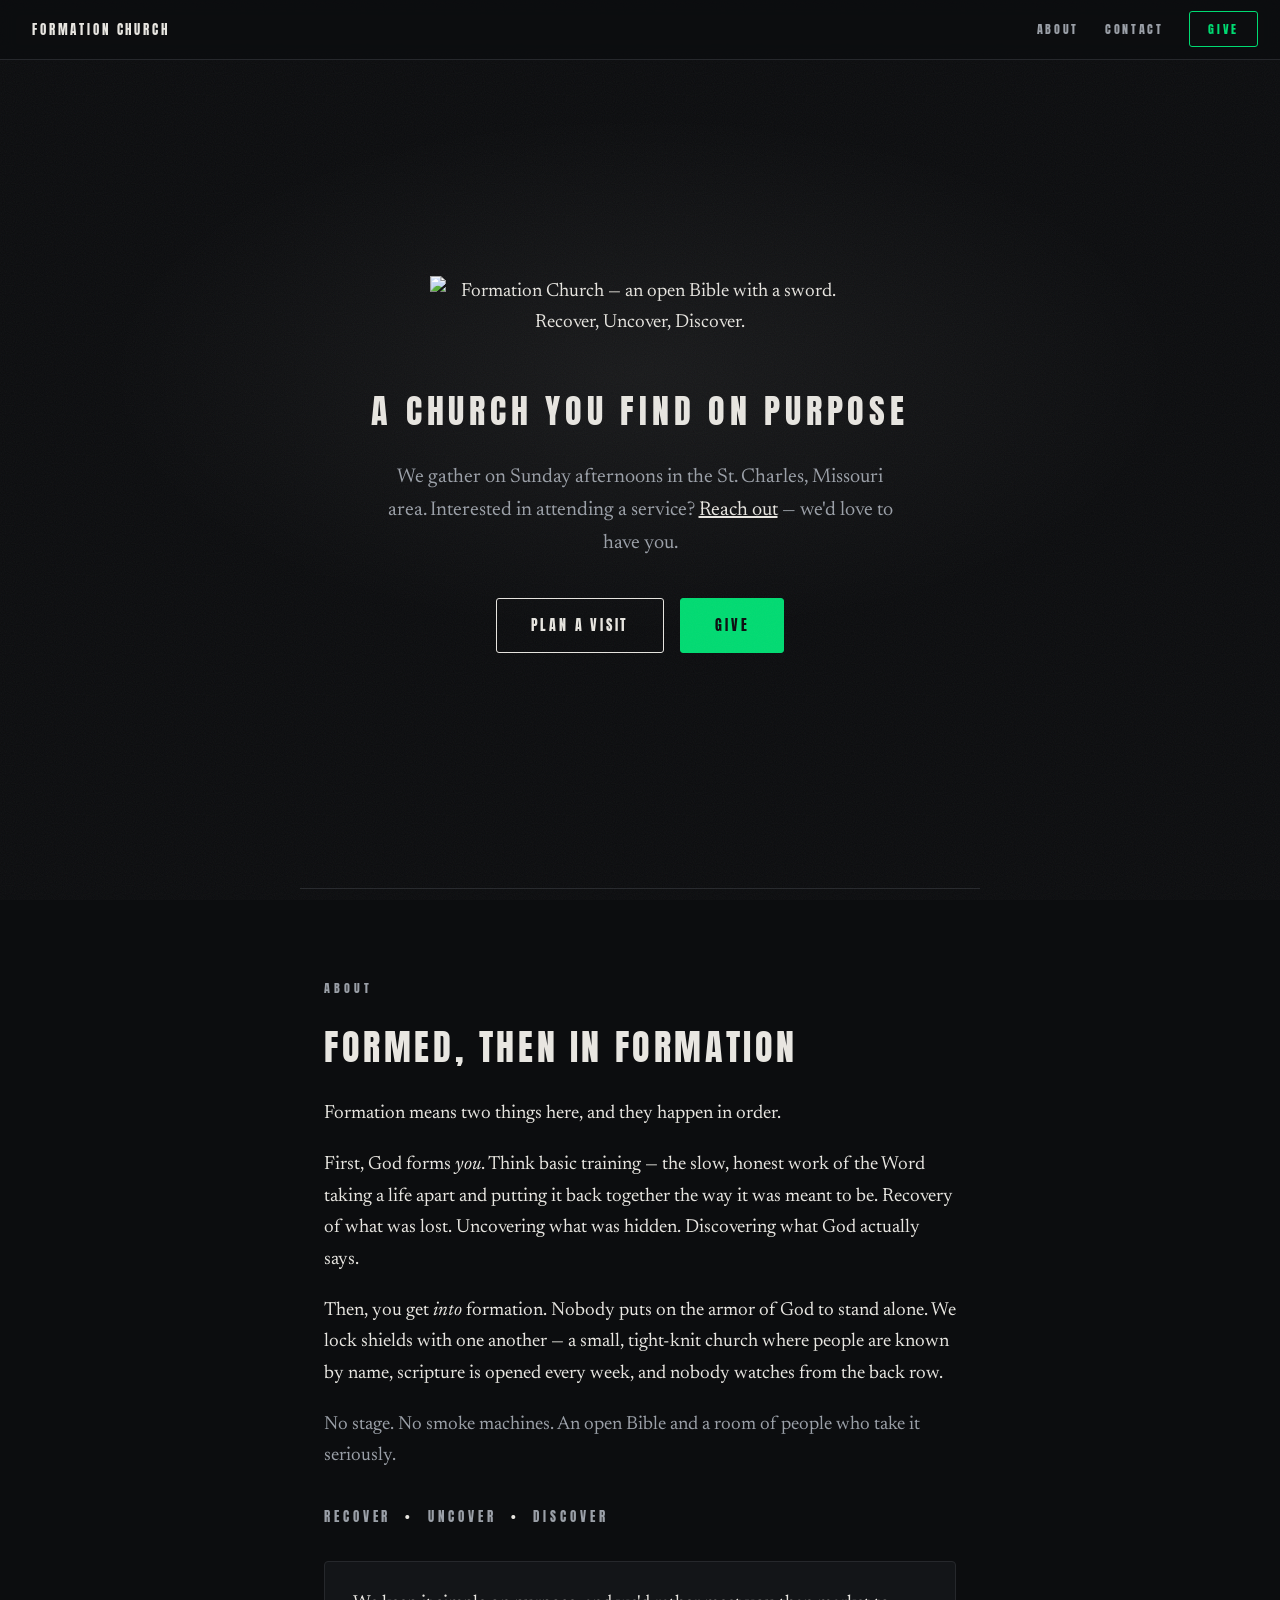
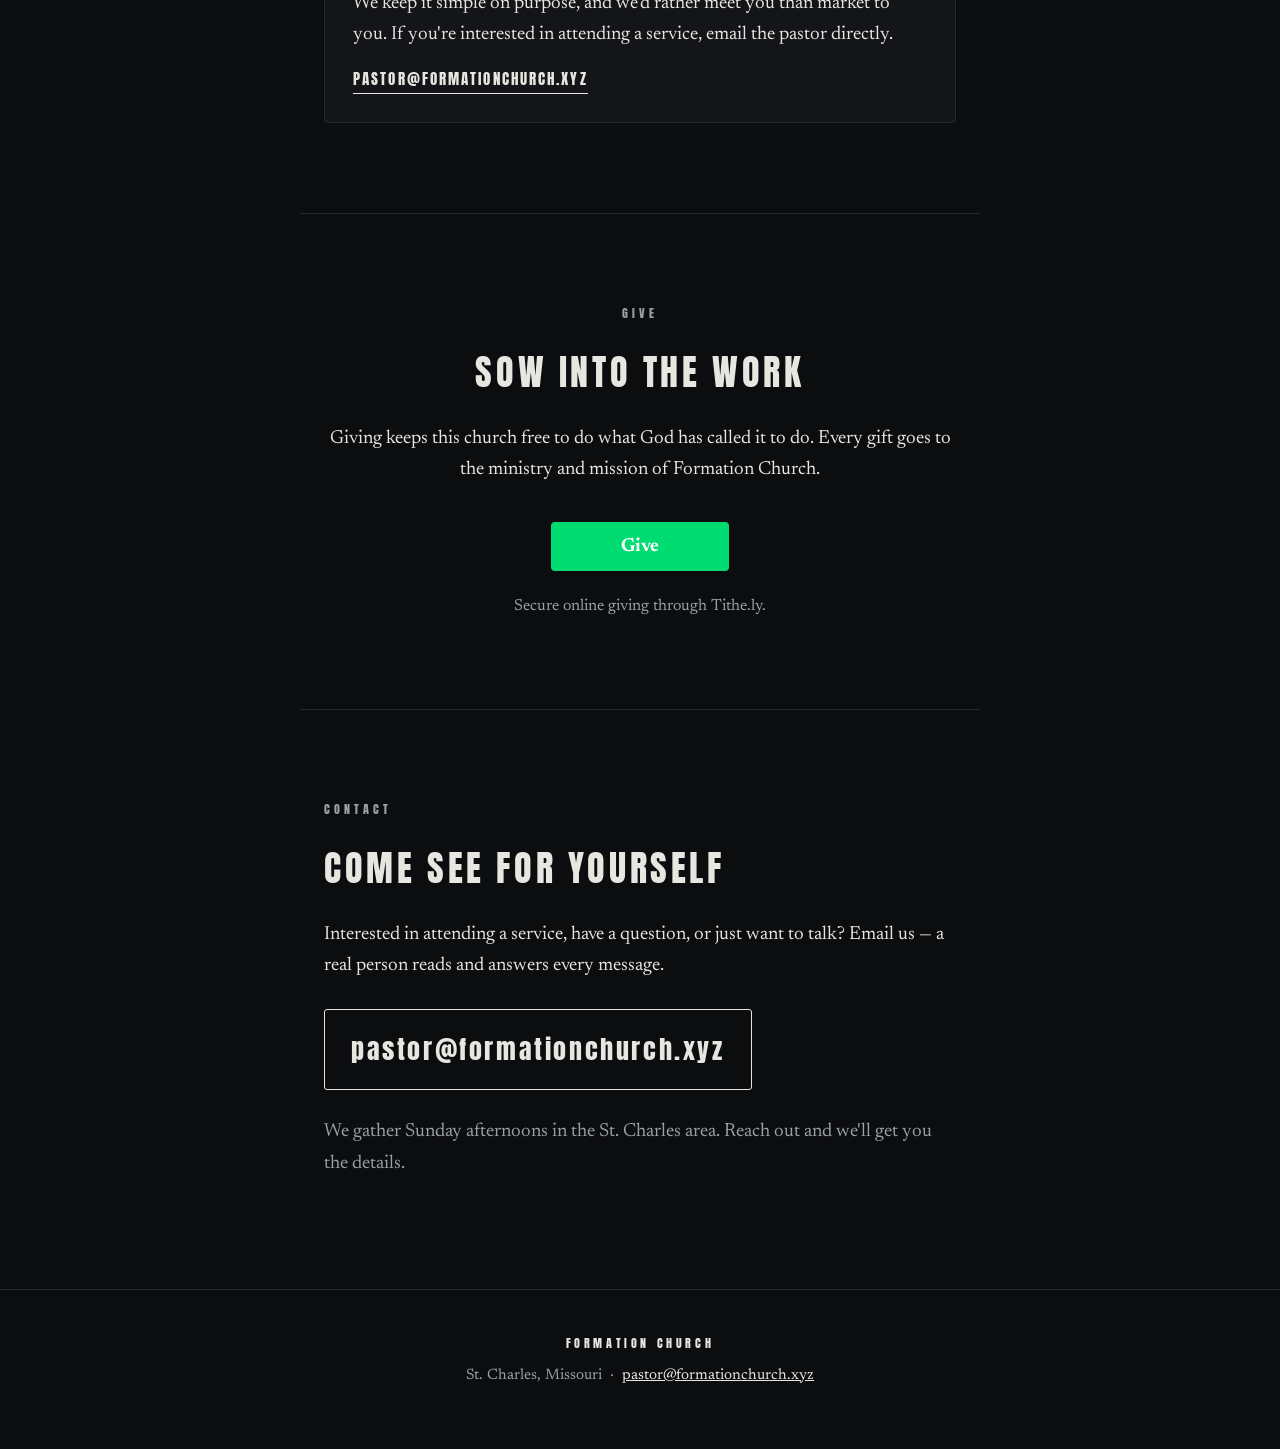
==== index.html @ 5b9fb644 "Rename index (10).html to index.html" ====
<!DOCTYPE html>
<html lang="en">
<head>
<meta charset="UTF-8">
<meta name="viewport" content="width=device-width, initial-scale=1.0">
<title>Formation Church — St. Charles, Missouri</title>
<meta name="description" content="Formation Church. Recover. Uncover. Discover. A church in the St. Charles, Missouri area. Interested in attending a service? Reach out.">
<link rel="icon" type="image/png" href="logo-white.png">
<link rel="preconnect" href="https://fonts.googleapis.com">
<link rel="preconnect" href="https://fonts.gstatic.com" crossorigin>
<link href="https://fonts.googleapis.com/css2?family=Anton&family=Newsreader:ital,opsz,wght@0,6..72,300;0,6..72,400;0,6..72,500;1,6..72,400&display=swap" rel="stylesheet">
<style>
  :root{
    --bg:#0C0D0F;
    --surface:#131518;
    --ink:#E8E6E1;
    --muted:#9BA0A8;
    --line:#26282C;
    --give:#00DB72;
  }
  *{margin:0;padding:0;box-sizing:border-box}
  html{scroll-behavior:smooth}
  body{
    background:var(--bg);
    color:var(--ink);
    font-family:'Newsreader', Georgia, serif;
    font-size:19px;
    line-height:1.65;
    -webkit-font-smoothing:antialiased;
  }
  /* faint grain over everything */
  body::after{
    content:"";
    position:fixed;inset:0;
    pointer-events:none;
    opacity:.05;
    background-image:url("data:image/svg+xml,%3Csvg xmlns='http://www.w3.org/2000/svg' width='120' height='120'%3E%3Cfilter id='n'%3E%3CfeTurbulence type='fractalNoise' baseFrequency='0.9' numOctaves='2'/%3E%3C/filter%3E%3Crect width='120' height='120' filter='url(%23n)' opacity='1'/%3E%3C/svg%3E");
    z-index:3;
  }
  .display{
    font-family:'Anton', Impact, sans-serif;
    text-transform:uppercase;
    letter-spacing:.14em;
    font-weight:400;
  }
  a{color:var(--ink)}

  /* ---------- nav ---------- */
  nav{
    position:sticky;top:0;z-index:5;
    display:flex;align-items:center;justify-content:space-between;
    padding:14px 22px;
    background:rgba(12,13,15,.88);
    backdrop-filter:blur(8px);
    border-bottom:1px solid var(--line);
  }
  nav .mark{display:flex;align-items:center;gap:10px;text-decoration:none}
  nav .mark img{height:30px;width:auto;display:block}
  nav .mark span{font-family:'Anton',sans-serif;letter-spacing:.22em;font-size:13px;text-transform:uppercase}
  nav ul{display:flex;gap:26px;list-style:none;align-items:center}
  nav ul a{
    font-family:'Anton',sans-serif;
    font-size:12px;letter-spacing:.22em;text-transform:uppercase;
    text-decoration:none;color:var(--muted);
    transition:color .2s;
  }
  nav ul a:hover,nav ul a:focus-visible{color:var(--ink)}
  nav ul a.give-link{
    color:var(--give);
    border:1px solid var(--give);
    padding:8px 18px;border-radius:3px;
  }
  nav ul a.give-link:hover{background:var(--give);color:#0C0D0F}
  :focus-visible{outline:2px solid var(--ink);outline-offset:3px}

  /* ---------- hero ---------- */
  header{
    min-height:92vh;
    display:flex;flex-direction:column;align-items:center;justify-content:center;
    text-align:center;
    padding:60px 24px 80px;
    position:relative;
  }
  header .halo{
    position:absolute;inset:0;
    background:radial-gradient(ellipse 60% 45% at 50% 38%, rgba(232,230,225,.06), transparent 70%);
    pointer-events:none;
  }
  header img.logo{
    width:min(420px, 78vw);
    height:auto;
    opacity:0;
    animation:rise 1.4s ease-out .1s forwards;
  }
  header h1{
    font-size:clamp(22px, 4vw, 34px);
    margin-top:44px;
    letter-spacing:.16em;
    opacity:0;
    animation:rise 1.2s ease-out .5s forwards;
  }
  header p.lead{
    max-width:520px;
    margin:22px auto 0;
    color:var(--muted);
    font-size:20px;
    opacity:0;
    animation:rise 1.2s ease-out .8s forwards;
  }
  header p.lead a{color:var(--ink)}
  .hero-actions{
    margin-top:38px;display:flex;gap:16px;flex-wrap:wrap;justify-content:center;
    opacity:0;animation:rise 1.2s ease-out 1.05s forwards;
  }
  .btn{
    font-family:'Anton',sans-serif;
    font-size:14px;letter-spacing:.2em;text-transform:uppercase;
    text-decoration:none;
    padding:15px 34px;border-radius:3px;
    border:1px solid var(--ink);
    transition:background .2s,color .2s;
  }
  .btn:hover{background:var(--ink);color:var(--bg)}
  .btn.solid-give{background:var(--give);border-color:var(--give);color:#0C0D0F}
  .btn.solid-give:hover{background:#00c265;border-color:#00c265}
  @keyframes rise{from{opacity:0;transform:translateY(14px)}to{opacity:1;transform:none}}
  @media (prefers-reduced-motion:reduce){
    header img.logo,header h1,header p.lead,.hero-actions{animation:none;opacity:1}
    html{scroll-behavior:auto}
  }

  /* ---------- sections ---------- */
  section{
    max-width:680px;
    margin:0 auto;
    padding:90px 24px;
    border-top:1px solid var(--line);
  }
  section .eyebrow{
    font-family:'Anton',sans-serif;
    font-size:12px;letter-spacing:.34em;text-transform:uppercase;
    color:var(--muted);
    margin-bottom:26px;
  }
  section h2{
    font-family:'Anton',sans-serif;
    font-size:clamp(26px,4vw,36px);
    letter-spacing:.1em;text-transform:uppercase;
    font-weight:400;
    margin-bottom:28px;
    line-height:1.25;
  }
  section p{margin-bottom:20px}
  section p.quiet{color:var(--muted)}
  .rule-words{
    display:flex;gap:14px;align-items:center;flex-wrap:wrap;
    font-family:'Anton',sans-serif;font-size:13px;letter-spacing:.3em;text-transform:uppercase;
    color:var(--muted);
    margin:34px 0 6px;
  }
  .rule-words span.dot{color:var(--ink)}

  .attend{
    margin-top:34px;
    border:1px solid var(--line);
    background:var(--surface);
    border-radius:4px;
    padding:26px 28px;
  }
  .attend p{margin:0 0 14px}
  .attend a.mail{
    font-family:'Anton',sans-serif;
    font-size:15px;letter-spacing:.14em;text-transform:uppercase;
    text-decoration:none;
    border-bottom:1px solid var(--ink);
    padding-bottom:3px;
  }

  /* ---------- give ---------- */
  #give{text-align:center}
  #give .tithely-wrap{margin-top:36px}
  #give p.small{font-size:16px;color:var(--muted);margin-top:22px;margin-bottom:0}

  /* ---------- contact ---------- */
  #contact .big-mail{
    display:inline-block;
    font-family:'Anton',sans-serif;
    font-size:clamp(17px,3.4vw,26px);
    letter-spacing:.1em;
    text-decoration:none;
    border:1px solid var(--ink);
    padding:18px 26px;border-radius:3px;
    margin:8px 0 26px;
    transition:background .2s,color .2s;
    word-break:break-all;
  }
  #contact .big-mail:hover{background:var(--ink);color:var(--bg)}

  footer{
    border-top:1px solid var(--line);
    padding:44px 24px 60px;
    text-align:center;
    color:var(--muted);
    font-size:15px;
  }
  footer .display{font-size:12px;letter-spacing:.3em;margin-bottom:10px;color:var(--ink)}

  @media (max-width:620px){
    nav ul{gap:16px}
    nav .mark span{display:none}
    section{padding:70px 20px}
  }
</style>
</head>
<body>

<nav>
  <a class="mark" href="#top" aria-label="Formation Church home">
    <img src="logo-white.png" alt="">
    <span>Formation Church</span>
  </a>
  <ul>
    <li><a href="#about">About</a></li>
    <li><a href="#contact">Contact</a></li>
    <li><a class="give-link" href="#give">Give</a></li>
  </ul>
</nav>

<header id="top">
  <div class="halo"></div>
  <img class="logo" src="logo-white.png" alt="Formation Church — an open Bible with a sword. Recover, Uncover, Discover.">
  <h1 class="display">A church you find on purpose</h1>
  <p class="lead">We gather on Sunday afternoons in the St.&nbsp;Charles, Missouri area. Interested in attending a service? <a href="mailto:pastor@formationchurch.xyz">Reach out</a> — we'd love to have you.</p>
  <div class="hero-actions">
    <a class="btn" href="#contact">Plan a Visit</a>
    <a class="btn solid-give" href="#give">Give</a>
  </div>
</header>

<section id="about">
  <p class="eyebrow">About</p>
  <h2>Formed, then in formation</h2>
  <p>Formation means two things here, and they happen in order.</p>
  <p>First, God forms <em>you</em>. Think basic training — the slow, honest work of the Word taking a life apart and putting it back together the way it was meant to be. Recovery of what was lost. Uncovering what was hidden. Discovering what God actually says.</p>
  <p>Then, you get <em>into</em> formation. Nobody puts on the armor of God to stand alone. We lock shields with one another — a small, tight-knit church where people are known by name, scripture is opened every week, and nobody watches from the back row.</p>
  <p class="quiet">No stage. No smoke machines. An open Bible and a room of people who take it seriously.</p>
  <div class="rule-words" aria-hidden="true">
    <span>Recover</span><span class="dot">•</span><span>Uncover</span><span class="dot">•</span><span>Discover</span>
  </div>
  <div class="attend">
    <p>We keep it simple on purpose, and we'd rather meet you than market to you. If you're interested in attending a service, email the pastor directly.</p>
    <a class="mail" href="mailto:pastor@formationchurch.xyz">pastor@formationchurch.xyz</a>
  </div>
</section>

<section id="give">
  <p class="eyebrow">Give</p>
  <h2>Sow into the work</h2>
  <p>Giving keeps this church free to do what God has called it to do. Every gift goes to the ministry and mission of Formation Church.</p>
  <div class="tithely-wrap">
    <button class="tithely-give-button" data-form="0387fe69-364c-4e9e-987a-e8650a40d645" style="background-color: #00DB72; font-family: inherit; font-weight: bold; font-size: 19px; padding: 15px 70px; border-radius: 4px; cursor: pointer; background-image: none; color: white; text-shadow: none; display: inline-block; float: none; border: none;">Give</button>
  </div>
  <p class="small">Secure online giving through Tithe.ly.</p>
</section>

<section id="contact">
  <p class="eyebrow">Contact</p>
  <h2>Come see for yourself</h2>
  <p>Interested in attending a service, have a question, or just want to talk? Email us — a real person reads and answers every message.</p>
  <a class="big-mail" href="mailto:pastor@formationchurch.xyz">pastor@formationchurch.xyz</a>
  <p class="quiet">We gather Sunday afternoons in the St.&nbsp;Charles area. Reach out and we'll get you the details.</p>
</section>

<footer>
  <p class="display">Formation Church</p>
  <p>St. Charles, Missouri &nbsp;·&nbsp; <a href="mailto:pastor@formationchurch.xyz">pastor@formationchurch.xyz</a></p>
</footer>

<script src="https://static.tithely.com/give/give.js" defer></script>
</body>
</html>
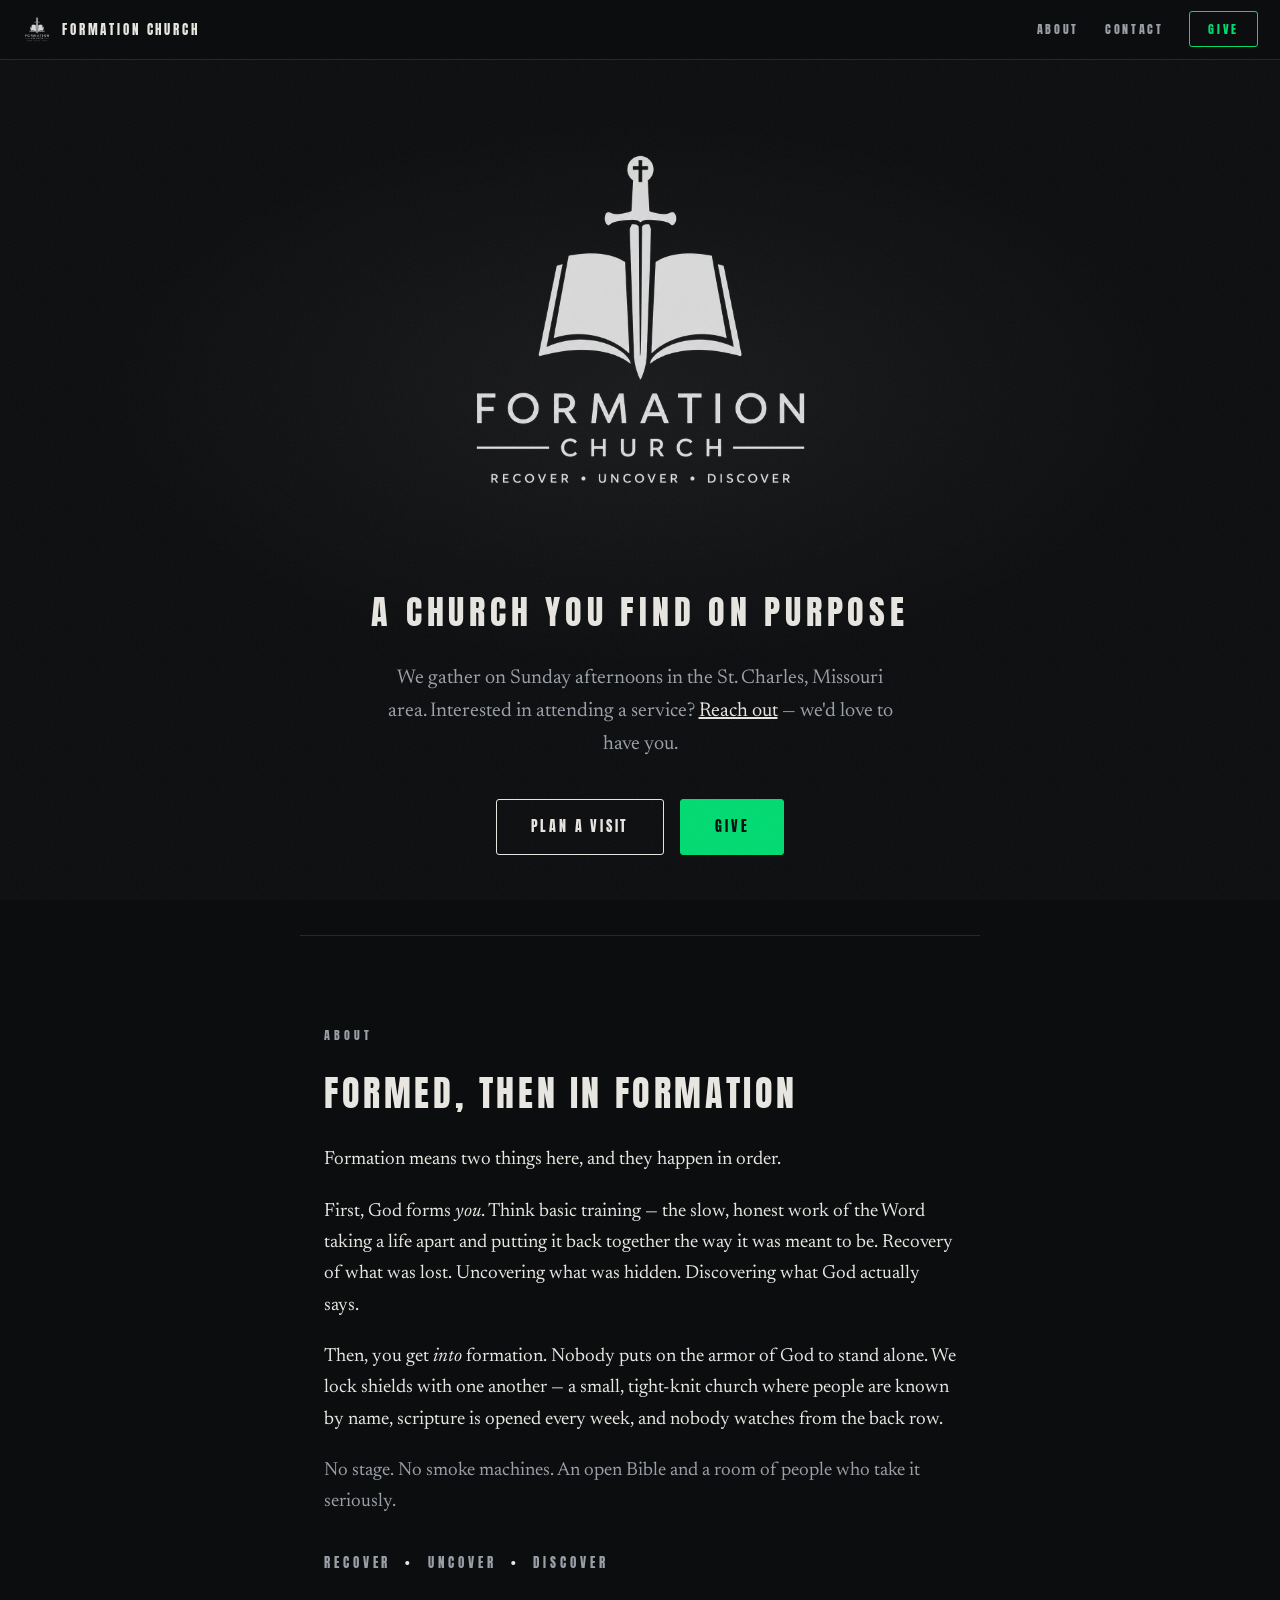
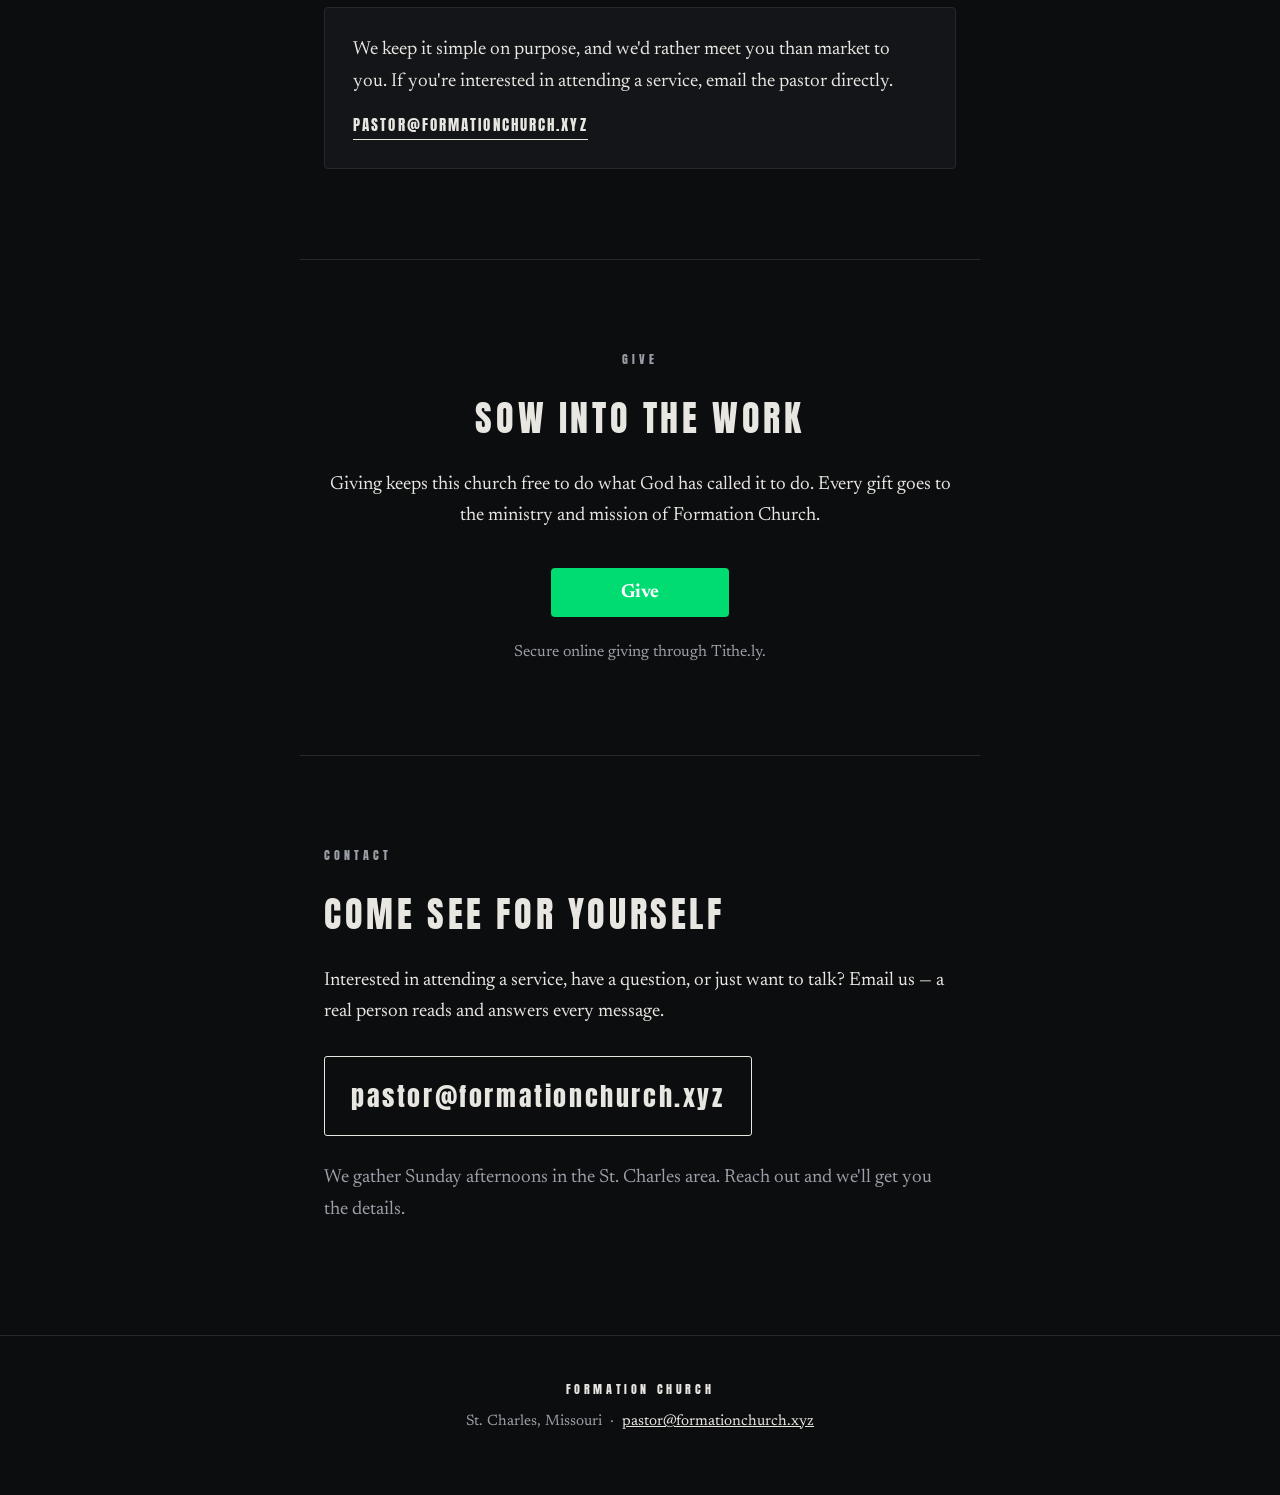
==== commit ccb65fff: "Rename index (11).html to index.html" ====
--- a/index.html
+++ b/index.html
@@ -5,7 +5,9 @@
 <meta name="viewport" content="width=device-width, initial-scale=1.0">
 <title>Formation Church — St. Charles, Missouri</title>
 <meta name="description" content="Formation Church. Recover. Uncover. Discover. A church in the St. Charles, Missouri area. Interested in attending a service? Reach out.">
-<link rel="icon" type="image/png" href="logo-white.png">
+<link rel="icon" href="favicon.ico" sizes="any">
+<link rel="icon" type="image/png" sizes="32x32" href="favicon-32.png">
+<link rel="apple-touch-icon" href="apple-touch-icon.png">
 <link rel="preconnect" href="https://fonts.googleapis.com">
 <link rel="preconnect" href="https://fonts.gstatic.com" crossorigin>
 <link href="https://fonts.googleapis.com/css2?family=Anton&family=Newsreader:ital,opsz,wght@0,6..72,300;0,6..72,400;0,6..72,500;1,6..72,400&display=swap" rel="stylesheet">
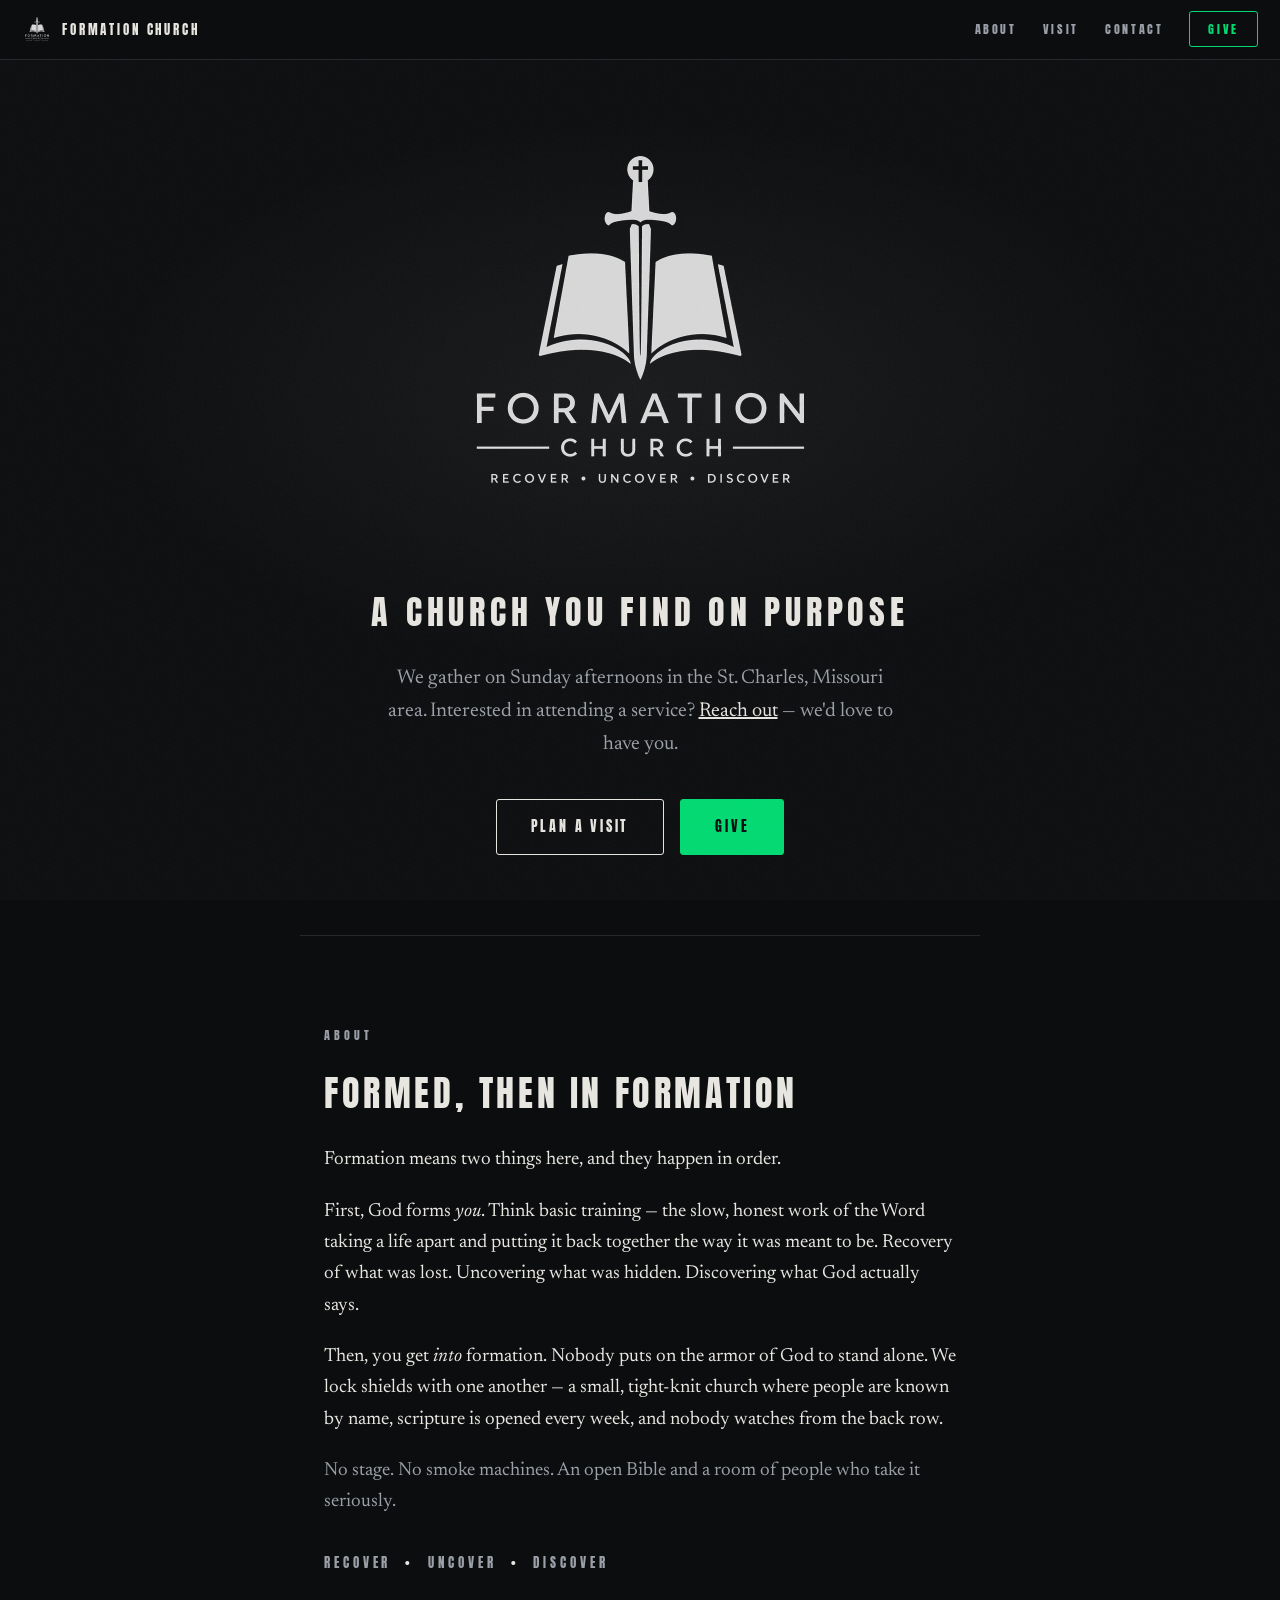
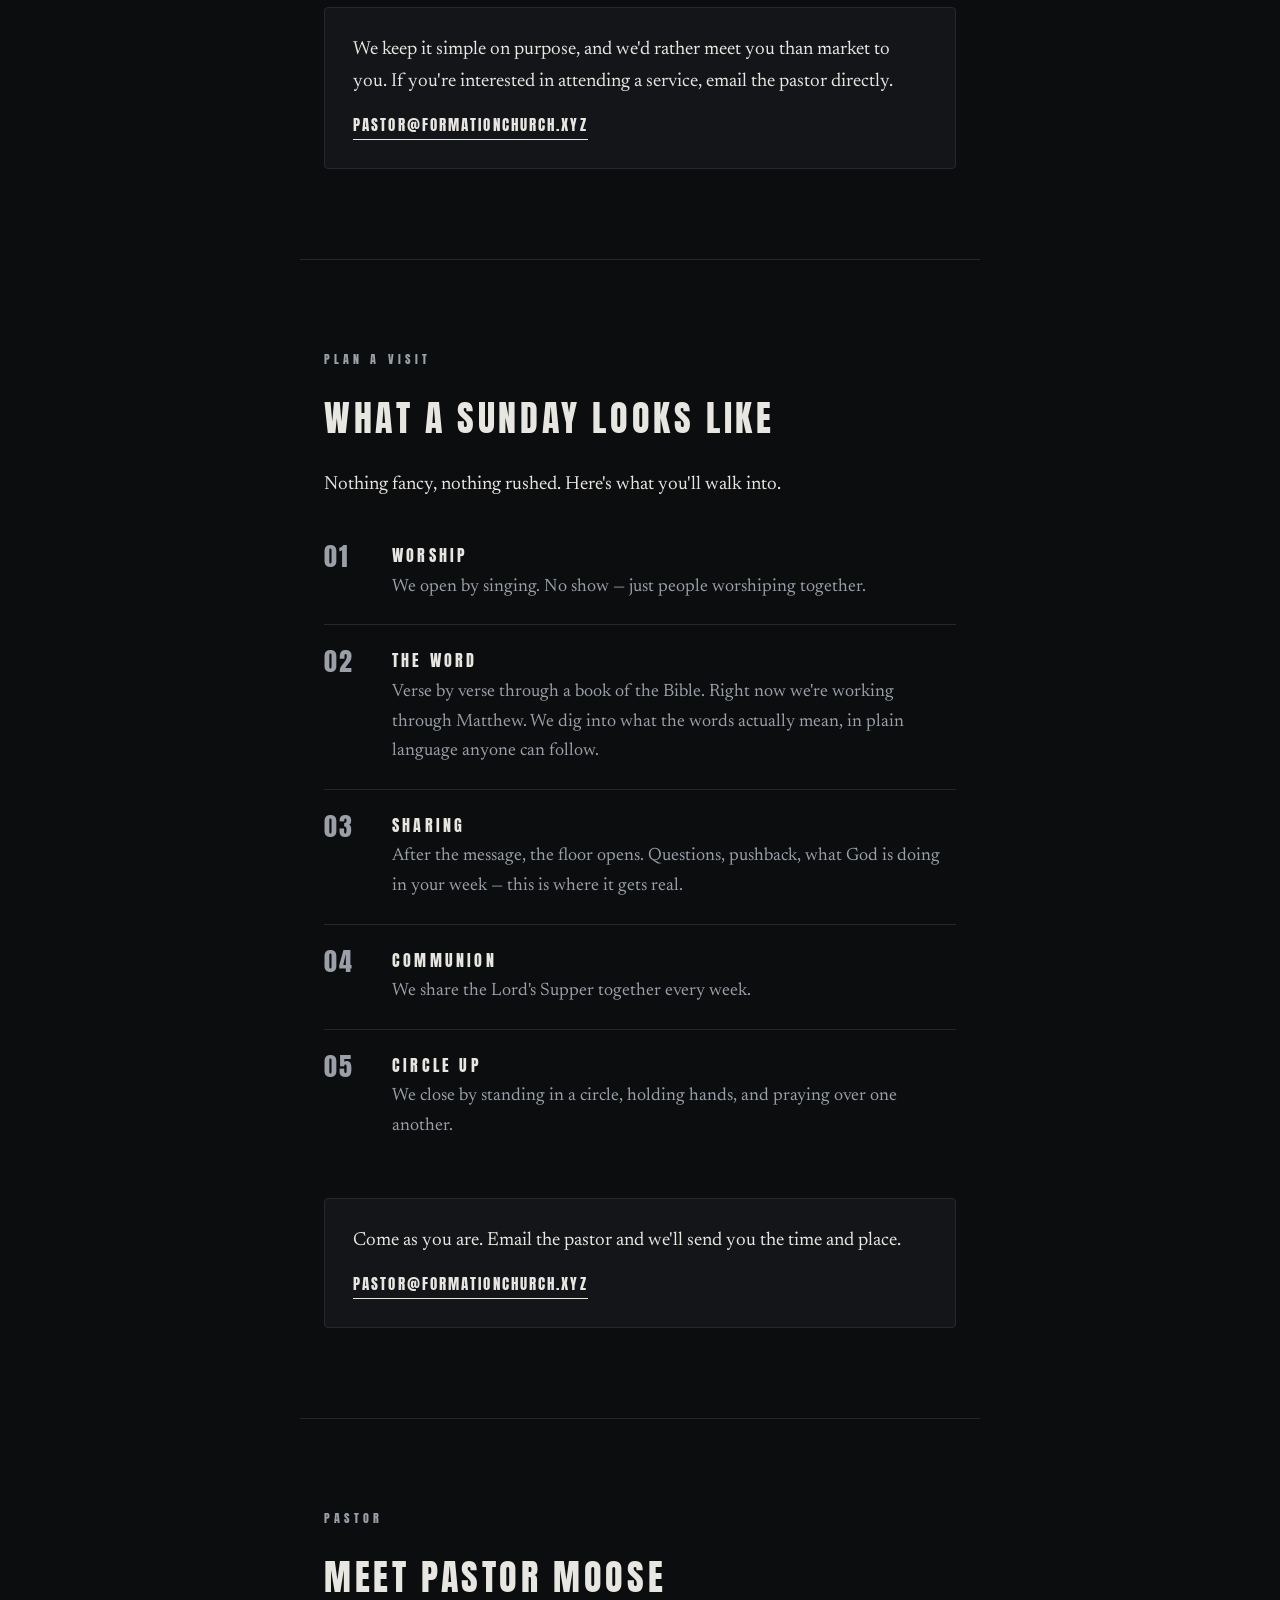
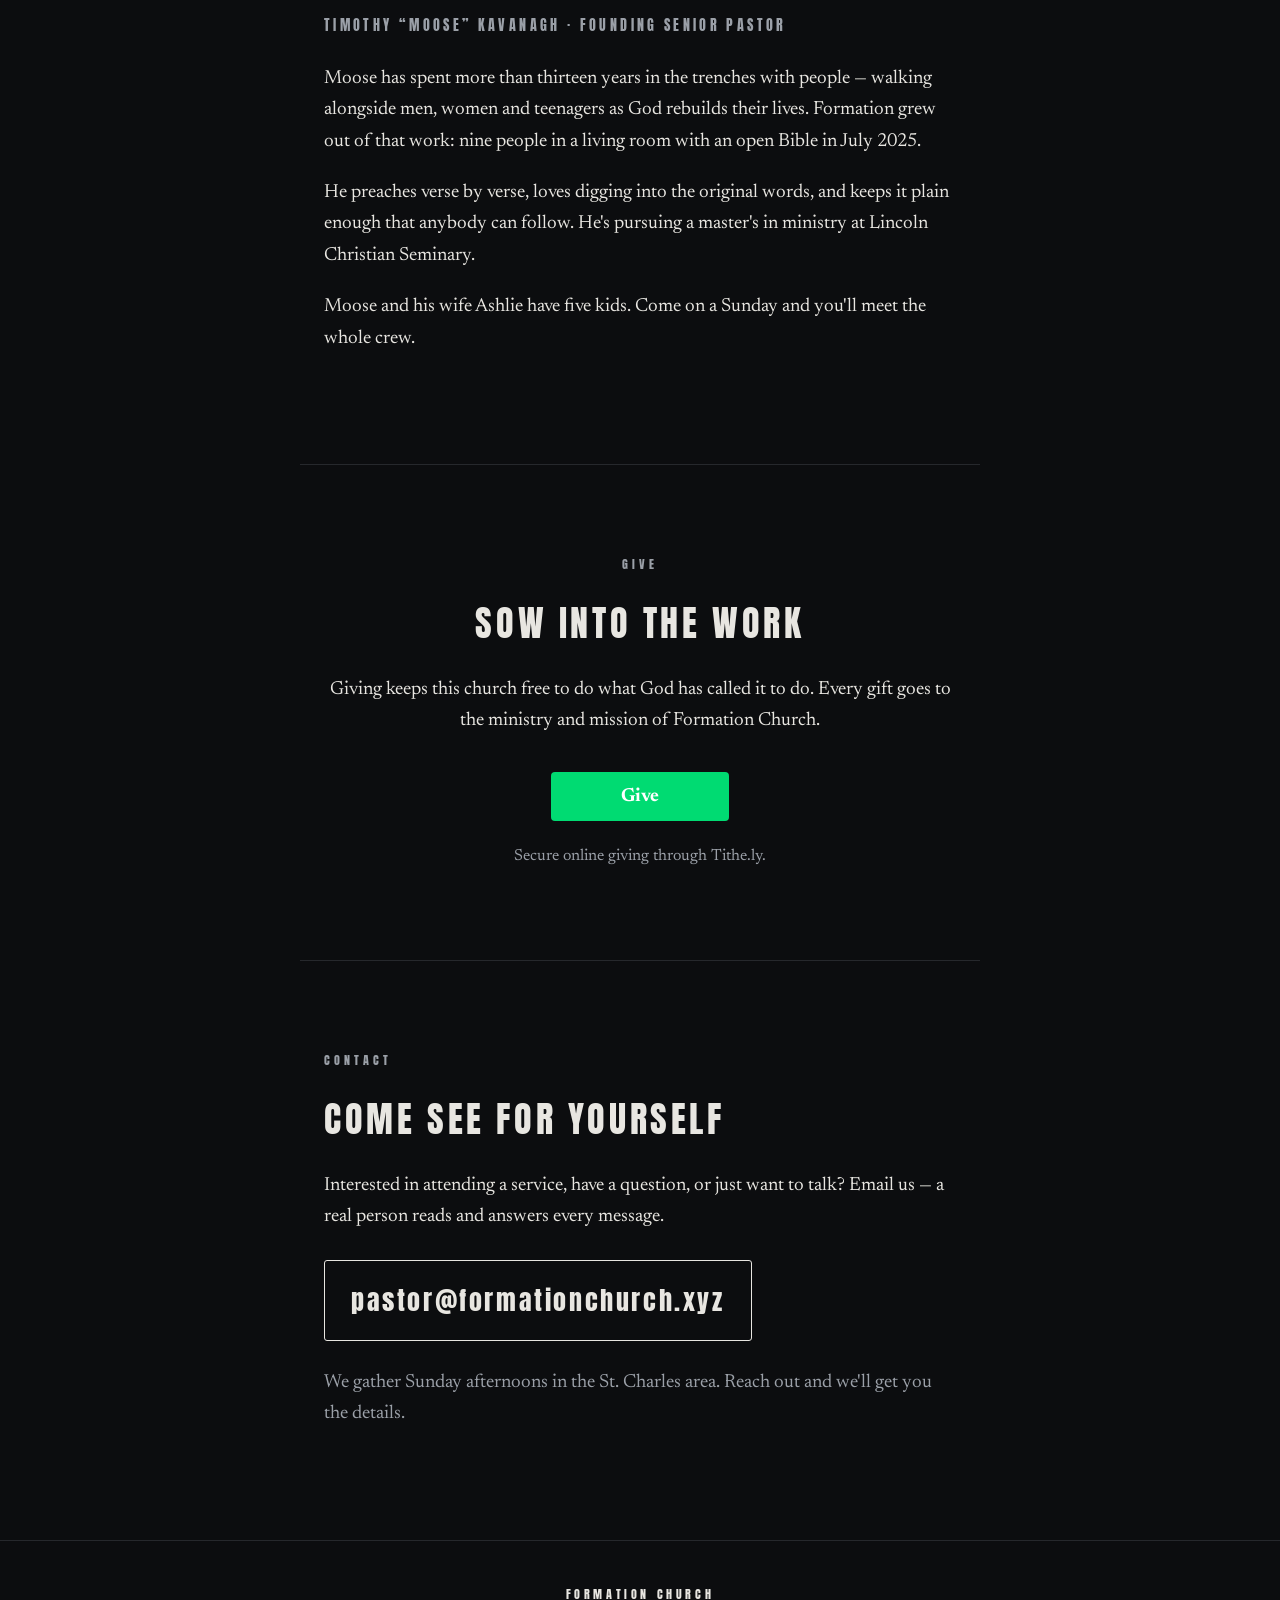
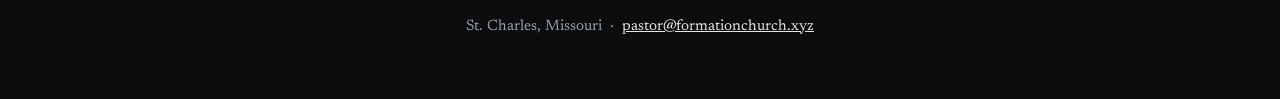
==== commit 9d906168: "Add What to Expect + Meet the Pastor sections, link previews, faster logo - Logo 505KB -> 17KB; smal" ====
--- a/index.html
+++ b/index.html
@@ -5,6 +5,36 @@
 <meta name="viewport" content="width=device-width, initial-scale=1.0">
 <title>Formation Church — St. Charles, Missouri</title>
 <meta name="description" content="Formation Church. Recover. Uncover. Discover. A church in the St. Charles, Missouri area. Interested in attending a service? Reach out.">
+<link rel="canonical" href="https://formationchurch.xyz/">
+<meta name="theme-color" content="#0C0D0F">
+<!-- link preview (texts, Facebook, etc.) -->
+<meta property="og:type" content="website">
+<meta property="og:site_name" content="Formation Church">
+<meta property="og:title" content="Formation Church — St. Charles, Missouri">
+<meta property="og:description" content="A church you find on purpose. Sunday afternoons in the St. Charles area. Recover • Uncover • Discover.">
+<meta property="og:url" content="https://formationchurch.xyz/">
+<meta property="og:image" content="https://formationchurch.xyz/og-image.jpg">
+<meta property="og:image:width" content="1200">
+<meta property="og:image:height" content="630">
+<meta property="og:image:alt" content="Formation Church logo — an open Bible with a sword">
+<meta name="twitter:card" content="summary_large_image">
+<meta name="twitter:title" content="Formation Church — St. Charles, Missouri">
+<meta name="twitter:description" content="A church you find on purpose. Sunday afternoons in the St. Charles area.">
+<meta name="twitter:image" content="https://formationchurch.xyz/og-image.jpg">
+<script type="application/ld+json">
+{
+  "@context":"https://schema.org",
+  "@type":"Church",
+  "name":"Formation Church",
+  "url":"https://formationchurch.xyz/",
+  "logo":"https://formationchurch.xyz/logo-white.png",
+  "image":"https://formationchurch.xyz/og-image.jpg",
+  "email":"pastor@formationchurch.xyz",
+  "slogan":"Recover • Uncover • Discover",
+  "address":{"@type":"PostalAddress","addressLocality":"St. Charles","addressRegion":"MO","addressCountry":"US"}
+}
+</script>
+<link rel="preload" as="image" href="logo-white.png">
 <link rel="icon" href="favicon.ico" sizes="any">
 <link rel="icon" type="image/png" sizes="32x32" href="favicon-32.png">
 <link rel="apple-touch-icon" href="apple-touch-icon.png">
@@ -178,6 +208,33 @@
     padding-bottom:3px;
   }
 
+  /* ---------- what to expect ---------- */
+  .expect{list-style:none;margin-top:10px;counter-reset:step}
+  .expect li{
+    counter-increment:step;
+    display:grid;grid-template-columns:54px 1fr;gap:4px 14px;
+    padding:22px 0;
+    border-bottom:1px solid var(--line);
+  }
+  .expect li:last-child{border-bottom:none}
+  .expect li::before{
+    content:counter(step,decimal-leading-zero);
+    grid-row:span 2;
+    font-family:'Anton',sans-serif;font-size:26px;letter-spacing:.06em;
+    color:var(--muted);line-height:1.1;
+  }
+  .expect h3{
+    font-family:'Anton',sans-serif;font-weight:400;
+    font-size:16px;letter-spacing:.2em;text-transform:uppercase;
+  }
+  .expect p{margin:0;color:var(--muted);font-size:18px}
+
+  /* ---------- pastor ---------- */
+  #pastor .name{
+    font-family:'Anton',sans-serif;font-size:14px;letter-spacing:.24em;text-transform:uppercase;
+    color:var(--muted);margin-top:-14px;margin-bottom:26px;
+  }
+
   /* ---------- give ---------- */
   #give{text-align:center}
   #give .tithely-wrap{margin-top:36px}
@@ -218,11 +275,12 @@
 
 <nav>
   <a class="mark" href="#top" aria-label="Formation Church home">
-    <img src="logo-white.png" alt="">
+    <img src="logo-nav.png" alt="" width="30" height="30">
     <span>Formation Church</span>
   </a>
   <ul>
     <li><a href="#about">About</a></li>
+    <li><a href="#visit">Visit</a></li>
     <li><a href="#contact">Contact</a></li>
     <li><a class="give-link" href="#give">Give</a></li>
   </ul>
@@ -230,11 +288,11 @@
 
 <header id="top">
   <div class="halo"></div>
-  <img class="logo" src="logo-white.png" alt="Formation Church — an open Bible with a sword. Recover, Uncover, Discover.">
+  <img class="logo" src="logo-white.png" width="840" height="840" fetchpriority="high" alt="Formation Church — an open Bible with a sword. Recover, Uncover, Discover.">
   <h1 class="display">A church you find on purpose</h1>
   <p class="lead">We gather on Sunday afternoons in the St.&nbsp;Charles, Missouri area. Interested in attending a service? <a href="mailto:pastor@formationchurch.xyz">Reach out</a> — we'd love to have you.</p>
   <div class="hero-actions">
-    <a class="btn" href="#contact">Plan a Visit</a>
+    <a class="btn" href="#visit">Plan a Visit</a>
     <a class="btn solid-give" href="#give">Give</a>
   </div>
 </header>
@@ -255,6 +313,47 @@
   </div>
 </section>
 
+<section id="visit">
+  <p class="eyebrow">Plan a Visit</p>
+  <h2>What a Sunday looks like</h2>
+  <p>Nothing fancy, nothing rushed. Here's what you'll walk into.</p>
+  <ol class="expect">
+    <li>
+      <h3>Worship</h3>
+      <p>We open by singing. No show — just people worshiping together.</p>
+    </li>
+    <li>
+      <h3>The Word</h3>
+      <p>Verse by verse through a book of the Bible. Right now we're working through Matthew. We dig into what the words actually mean, in plain language anyone can follow.</p>
+    </li>
+    <li>
+      <h3>Sharing</h3>
+      <p>After the message, the floor opens. Questions, pushback, what God is doing in your week — this is where it gets real.</p>
+    </li>
+    <li>
+      <h3>Communion</h3>
+      <p>We share the Lord's Supper together every week.</p>
+    </li>
+    <li>
+      <h3>Circle up</h3>
+      <p>We close by standing in a circle, holding hands, and praying over one another.</p>
+    </li>
+  </ol>
+  <div class="attend">
+    <p>Come as you are. Email the pastor and we'll send you the time and place.</p>
+    <a class="mail" href="mailto:pastor@formationchurch.xyz?subject=Planning%20a%20visit">pastor@formationchurch.xyz</a>
+  </div>
+</section>
+
+<section id="pastor">
+  <p class="eyebrow">Pastor</p>
+  <h2>Meet Pastor Moose</h2>
+  <p class="name">Timothy “Moose” Kavanagh · Founding Senior Pastor</p>
+  <p>Moose has spent more than thirteen years in the trenches with people — walking alongside men, women and teenagers as God rebuilds their lives. Formation grew out of that work: nine people in a living room with an open Bible in July 2025.</p>
+  <p>He preaches verse by verse, loves digging into the original words, and keeps it plain enough that anybody can follow. He's pursuing a master's in ministry at Lincoln Christian Seminary.</p>
+  <p>Moose and his wife Ashlie have five kids. Come on a Sunday and you'll meet the whole crew.</p>
+</section>
+
 <section id="give">
   <p class="eyebrow">Give</p>
   <h2>Sow into the work</h2>
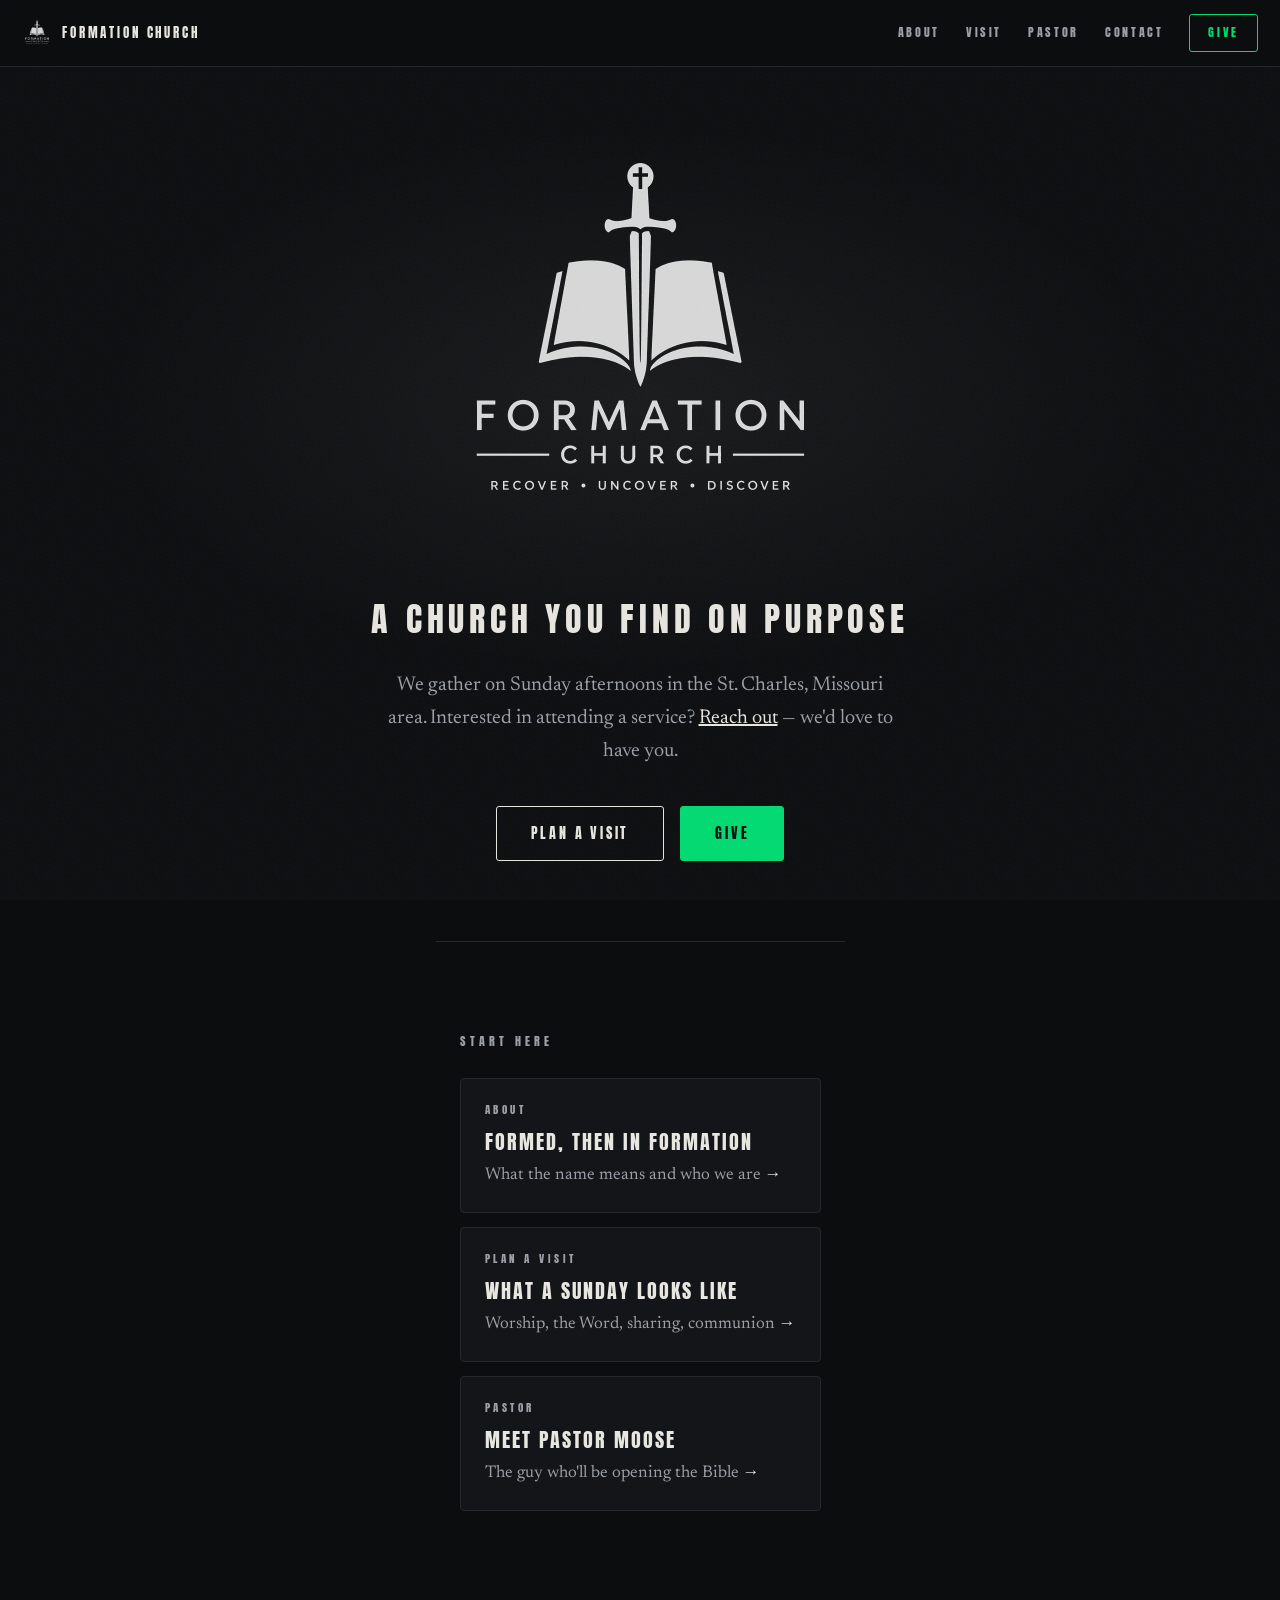
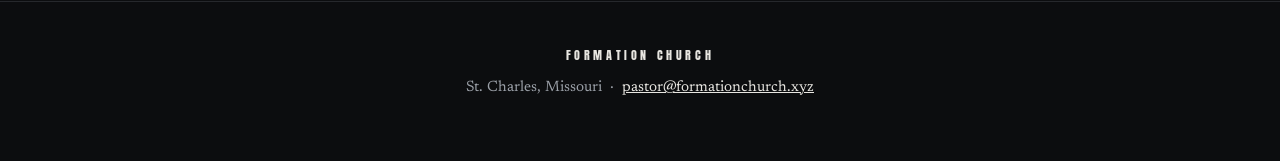
==== commit bec082e2: "Split site into separate pages: Home, About, Visit, Pastor, Give, Contact - Shared styles.css; mobil" ====
--- a/index.html
+++ b/index.html
@@ -7,11 +7,10 @@
 <meta name="description" content="Formation Church. Recover. Uncover. Discover. A church in the St. Charles, Missouri area. Interested in attending a service? Reach out.">
 <link rel="canonical" href="https://formationchurch.xyz/">
 <meta name="theme-color" content="#0C0D0F">
-<!-- link preview (texts, Facebook, etc.) -->
 <meta property="og:type" content="website">
 <meta property="og:site_name" content="Formation Church">
 <meta property="og:title" content="Formation Church — St. Charles, Missouri">
-<meta property="og:description" content="A church you find on purpose. Sunday afternoons in the St. Charles area. Recover • Uncover • Discover.">
+<meta property="og:description" content="Formation Church. Recover. Uncover. Discover. A church in the St. Charles, Missouri area. Interested in attending a service? Reach out.">
 <meta property="og:url" content="https://formationchurch.xyz/">
 <meta property="og:image" content="https://formationchurch.xyz/og-image.jpg">
 <meta property="og:image:width" content="1200">
@@ -19,8 +18,15 @@
 <meta property="og:image:alt" content="Formation Church logo — an open Bible with a sword">
 <meta name="twitter:card" content="summary_large_image">
 <meta name="twitter:title" content="Formation Church — St. Charles, Missouri">
-<meta name="twitter:description" content="A church you find on purpose. Sunday afternoons in the St. Charles area.">
+<meta name="twitter:description" content="Formation Church. Recover. Uncover. Discover. A church in the St. Charles, Missouri area. Interested in attending a service? Reach out.">
 <meta name="twitter:image" content="https://formationchurch.xyz/og-image.jpg">
+<link rel="icon" href="favicon.ico" sizes="any">
+<link rel="icon" type="image/png" sizes="32x32" href="favicon-32.png">
+<link rel="apple-touch-icon" href="apple-touch-icon.png">
+<link rel="preconnect" href="https://fonts.googleapis.com">
+<link rel="preconnect" href="https://fonts.gstatic.com" crossorigin>
+<link href="https://fonts.googleapis.com/css2?family=Anton&family=Newsreader:ital,opsz,wght@0,6..72,300;0,6..72,400;0,6..72,500;1,6..72,400&display=swap" rel="stylesheet">
+<link rel="stylesheet" href="styles.css">
 <script type="application/ld+json">
 {
   "@context":"https://schema.org",
@@ -35,255 +41,31 @@
 }
 </script>
 <link rel="preload" as="image" href="logo-white.png">
-<link rel="icon" href="favicon.ico" sizes="any">
-<link rel="icon" type="image/png" sizes="32x32" href="favicon-32.png">
-<link rel="apple-touch-icon" href="apple-touch-icon.png">
-<link rel="preconnect" href="https://fonts.googleapis.com">
-<link rel="preconnect" href="https://fonts.gstatic.com" crossorigin>
-<link href="https://fonts.googleapis.com/css2?family=Anton&family=Newsreader:ital,opsz,wght@0,6..72,300;0,6..72,400;0,6..72,500;1,6..72,400&display=swap" rel="stylesheet">
-<style>
-  :root{
-    --bg:#0C0D0F;
-    --surface:#131518;
-    --ink:#E8E6E1;
-    --muted:#9BA0A8;
-    --line:#26282C;
-    --give:#00DB72;
-  }
-  *{margin:0;padding:0;box-sizing:border-box}
-  html{scroll-behavior:smooth}
-  body{
-    background:var(--bg);
-    color:var(--ink);
-    font-family:'Newsreader', Georgia, serif;
-    font-size:19px;
-    line-height:1.65;
-    -webkit-font-smoothing:antialiased;
-  }
-  /* faint grain over everything */
-  body::after{
-    content:"";
-    position:fixed;inset:0;
-    pointer-events:none;
-    opacity:.05;
-    background-image:url("data:image/svg+xml,%3Csvg xmlns='http://www.w3.org/2000/svg' width='120' height='120'%3E%3Cfilter id='n'%3E%3CfeTurbulence type='fractalNoise' baseFrequency='0.9' numOctaves='2'/%3E%3C/filter%3E%3Crect width='120' height='120' filter='url(%23n)' opacity='1'/%3E%3C/svg%3E");
-    z-index:3;
-  }
-  .display{
-    font-family:'Anton', Impact, sans-serif;
-    text-transform:uppercase;
-    letter-spacing:.14em;
-    font-weight:400;
-  }
-  a{color:var(--ink)}
-
-  /* ---------- nav ---------- */
-  nav{
-    position:sticky;top:0;z-index:5;
-    display:flex;align-items:center;justify-content:space-between;
-    padding:14px 22px;
-    background:rgba(12,13,15,.88);
-    backdrop-filter:blur(8px);
-    border-bottom:1px solid var(--line);
-  }
-  nav .mark{display:flex;align-items:center;gap:10px;text-decoration:none}
-  nav .mark img{height:30px;width:auto;display:block}
-  nav .mark span{font-family:'Anton',sans-serif;letter-spacing:.22em;font-size:13px;text-transform:uppercase}
-  nav ul{display:flex;gap:26px;list-style:none;align-items:center}
-  nav ul a{
-    font-family:'Anton',sans-serif;
-    font-size:12px;letter-spacing:.22em;text-transform:uppercase;
-    text-decoration:none;color:var(--muted);
-    transition:color .2s;
-  }
-  nav ul a:hover,nav ul a:focus-visible{color:var(--ink)}
-  nav ul a.give-link{
-    color:var(--give);
-    border:1px solid var(--give);
-    padding:8px 18px;border-radius:3px;
-  }
-  nav ul a.give-link:hover{background:var(--give);color:#0C0D0F}
-  :focus-visible{outline:2px solid var(--ink);outline-offset:3px}
-
-  /* ---------- hero ---------- */
-  header{
-    min-height:92vh;
-    display:flex;flex-direction:column;align-items:center;justify-content:center;
-    text-align:center;
-    padding:60px 24px 80px;
-    position:relative;
-  }
-  header .halo{
-    position:absolute;inset:0;
-    background:radial-gradient(ellipse 60% 45% at 50% 38%, rgba(232,230,225,.06), transparent 70%);
-    pointer-events:none;
-  }
-  header img.logo{
-    width:min(420px, 78vw);
-    height:auto;
-    opacity:0;
-    animation:rise 1.4s ease-out .1s forwards;
-  }
-  header h1{
-    font-size:clamp(22px, 4vw, 34px);
-    margin-top:44px;
-    letter-spacing:.16em;
-    opacity:0;
-    animation:rise 1.2s ease-out .5s forwards;
-  }
-  header p.lead{
-    max-width:520px;
-    margin:22px auto 0;
-    color:var(--muted);
-    font-size:20px;
-    opacity:0;
-    animation:rise 1.2s ease-out .8s forwards;
-  }
-  header p.lead a{color:var(--ink)}
-  .hero-actions{
-    margin-top:38px;display:flex;gap:16px;flex-wrap:wrap;justify-content:center;
-    opacity:0;animation:rise 1.2s ease-out 1.05s forwards;
-  }
-  .btn{
-    font-family:'Anton',sans-serif;
-    font-size:14px;letter-spacing:.2em;text-transform:uppercase;
-    text-decoration:none;
-    padding:15px 34px;border-radius:3px;
-    border:1px solid var(--ink);
-    transition:background .2s,color .2s;
-  }
-  .btn:hover{background:var(--ink);color:var(--bg)}
-  .btn.solid-give{background:var(--give);border-color:var(--give);color:#0C0D0F}
-  .btn.solid-give:hover{background:#00c265;border-color:#00c265}
-  @keyframes rise{from{opacity:0;transform:translateY(14px)}to{opacity:1;transform:none}}
-  @media (prefers-reduced-motion:reduce){
-    header img.logo,header h1,header p.lead,.hero-actions{animation:none;opacity:1}
-    html{scroll-behavior:auto}
-  }
-
-  /* ---------- sections ---------- */
-  section{
-    max-width:680px;
-    margin:0 auto;
-    padding:90px 24px;
-    border-top:1px solid var(--line);
-  }
-  section .eyebrow{
-    font-family:'Anton',sans-serif;
-    font-size:12px;letter-spacing:.34em;text-transform:uppercase;
-    color:var(--muted);
-    margin-bottom:26px;
-  }
-  section h2{
-    font-family:'Anton',sans-serif;
-    font-size:clamp(26px,4vw,36px);
-    letter-spacing:.1em;text-transform:uppercase;
-    font-weight:400;
-    margin-bottom:28px;
-    line-height:1.25;
-  }
-  section p{margin-bottom:20px}
-  section p.quiet{color:var(--muted)}
-  .rule-words{
-    display:flex;gap:14px;align-items:center;flex-wrap:wrap;
-    font-family:'Anton',sans-serif;font-size:13px;letter-spacing:.3em;text-transform:uppercase;
-    color:var(--muted);
-    margin:34px 0 6px;
-  }
-  .rule-words span.dot{color:var(--ink)}
-
-  .attend{
-    margin-top:34px;
-    border:1px solid var(--line);
-    background:var(--surface);
-    border-radius:4px;
-    padding:26px 28px;
-  }
-  .attend p{margin:0 0 14px}
-  .attend a.mail{
-    font-family:'Anton',sans-serif;
-    font-size:15px;letter-spacing:.14em;text-transform:uppercase;
-    text-decoration:none;
-    border-bottom:1px solid var(--ink);
-    padding-bottom:3px;
-  }
-
-  /* ---------- what to expect ---------- */
-  .expect{list-style:none;margin-top:10px;counter-reset:step}
-  .expect li{
-    counter-increment:step;
-    display:grid;grid-template-columns:54px 1fr;gap:4px 14px;
-    padding:22px 0;
-    border-bottom:1px solid var(--line);
-  }
-  .expect li:last-child{border-bottom:none}
-  .expect li::before{
-    content:counter(step,decimal-leading-zero);
-    grid-row:span 2;
-    font-family:'Anton',sans-serif;font-size:26px;letter-spacing:.06em;
-    color:var(--muted);line-height:1.1;
-  }
-  .expect h3{
-    font-family:'Anton',sans-serif;font-weight:400;
-    font-size:16px;letter-spacing:.2em;text-transform:uppercase;
-  }
-  .expect p{margin:0;color:var(--muted);font-size:18px}
-
-  /* ---------- pastor ---------- */
-  #pastor .name{
-    font-family:'Anton',sans-serif;font-size:14px;letter-spacing:.24em;text-transform:uppercase;
-    color:var(--muted);margin-top:-14px;margin-bottom:26px;
-  }
-
-  /* ---------- give ---------- */
-  #give{text-align:center}
-  #give .tithely-wrap{margin-top:36px}
-  #give p.small{font-size:16px;color:var(--muted);margin-top:22px;margin-bottom:0}
-
-  /* ---------- contact ---------- */
-  #contact .big-mail{
-    display:inline-block;
-    font-family:'Anton',sans-serif;
-    font-size:clamp(17px,3.4vw,26px);
-    letter-spacing:.1em;
-    text-decoration:none;
-    border:1px solid var(--ink);
-    padding:18px 26px;border-radius:3px;
-    margin:8px 0 26px;
-    transition:background .2s,color .2s;
-    word-break:break-all;
-  }
-  #contact .big-mail:hover{background:var(--ink);color:var(--bg)}
-
-  footer{
-    border-top:1px solid var(--line);
-    padding:44px 24px 60px;
-    text-align:center;
-    color:var(--muted);
-    font-size:15px;
-  }
-  footer .display{font-size:12px;letter-spacing:.3em;margin-bottom:10px;color:var(--ink)}
-
-  @media (max-width:620px){
-    nav ul{gap:16px}
-    nav .mark span{display:none}
-    section{padding:70px 20px}
-  }
-</style>
+<script>
+  // old single-page links (formationchurch.xyz/#give etc.) -> new pages
+  (function(){var m={'#about':'about.html','#visit':'visit.html','#pastor':'pastor.html','#give':'give.html','#contact':'contact.html'};
+  if(m[location.hash]) location.replace(m[location.hash]);})();
+</script>
 </head>
 <body>
 
-<nav>
-  <a class="mark" href="#top" aria-label="Formation Church home">
+<nav id="nav">
+  <a class="mark" href="./" aria-label="Formation Church home">
     <img src="logo-nav.png" alt="" width="30" height="30">
     <span>Formation Church</span>
   </a>
-  <ul>
-    <li><a href="#about">About</a></li>
-    <li><a href="#visit">Visit</a></li>
-    <li><a href="#contact">Contact</a></li>
-    <li><a class="give-link" href="#give">Give</a></li>
-  </ul>
+  <div class="nav-right">
+    <ul id="nav-links">
+      <li><a href="about.html">About</a></li>
+      <li><a href="visit.html">Visit</a></li>
+      <li><a href="pastor.html">Pastor</a></li>
+      <li><a href="contact.html">Contact</a></li>
+    </ul>
+    <a class="give-link" href="give.html">Give</a>
+    <button class="menu-toggle" aria-label="Menu" aria-expanded="false" aria-controls="nav-links">
+      <svg viewBox="0 0 24 24" fill="none" stroke="currentColor" stroke-width="2" stroke-linecap="round"><path d="M4 7h16M4 12h16M4 17h16"/></svg>
+    </button>
+  </div>
 </nav>
 
 <header id="top">
@@ -292,84 +74,30 @@
   <h1 class="display">A church you find on purpose</h1>
   <p class="lead">We gather on Sunday afternoons in the St.&nbsp;Charles, Missouri area. Interested in attending a service? <a href="mailto:pastor@formationchurch.xyz">Reach out</a> — we'd love to have you.</p>
   <div class="hero-actions">
-    <a class="btn" href="#visit">Plan a Visit</a>
-    <a class="btn solid-give" href="#give">Give</a>
+    <a class="btn" href="visit.html">Plan a Visit</a>
+    <a class="btn solid-give" href="give.html">Give</a>
   </div>
 </header>
 
-<section id="about">
-  <p class="eyebrow">About</p>
-  <h2>Formed, then in formation</h2>
-  <p>Formation means two things here, and they happen in order.</p>
-  <p>First, God forms <em>you</em>. Think basic training — the slow, honest work of the Word taking a life apart and putting it back together the way it was meant to be. Recovery of what was lost. Uncovering what was hidden. Discovering what God actually says.</p>
-  <p>Then, you get <em>into</em> formation. Nobody puts on the armor of God to stand alone. We lock shields with one another — a small, tight-knit church where people are known by name, scripture is opened every week, and nobody watches from the back row.</p>
-  <p class="quiet">No stage. No smoke machines. An open Bible and a room of people who take it seriously.</p>
-  <div class="rule-words" aria-hidden="true">
-    <span>Recover</span><span class="dot">•</span><span>Uncover</span><span class="dot">•</span><span>Discover</span>
+<section>
+  <p class="eyebrow">Start here</p>
+  <div class="tiles">
+    <a href="about.html">
+      <div class="t-eyebrow">About</div>
+      <div class="t-title">Formed, then in formation</div>
+      <div class="t-desc">What the name means and who we are</div>
+    </a>
+    <a href="visit.html">
+      <div class="t-eyebrow">Plan a Visit</div>
+      <div class="t-title">What a Sunday looks like</div>
+      <div class="t-desc">Worship, the Word, sharing, communion</div>
+    </a>
+    <a href="pastor.html">
+      <div class="t-eyebrow">Pastor</div>
+      <div class="t-title">Meet Pastor Moose</div>
+      <div class="t-desc">The guy who'll be opening the Bible</div>
+    </a>
   </div>
-  <div class="attend">
-    <p>We keep it simple on purpose, and we'd rather meet you than market to you. If you're interested in attending a service, email the pastor directly.</p>
-    <a class="mail" href="mailto:pastor@formationchurch.xyz">pastor@formationchurch.xyz</a>
-  </div>
-</section>
-
-<section id="visit">
-  <p class="eyebrow">Plan a Visit</p>
-  <h2>What a Sunday looks like</h2>
-  <p>Nothing fancy, nothing rushed. Here's what you'll walk into.</p>
-  <ol class="expect">
-    <li>
-      <h3>Worship</h3>
-      <p>We open by singing. No show — just people worshiping together.</p>
-    </li>
-    <li>
-      <h3>The Word</h3>
-      <p>Verse by verse through a book of the Bible. Right now we're working through Matthew. We dig into what the words actually mean, in plain language anyone can follow.</p>
-    </li>
-    <li>
-      <h3>Sharing</h3>
-      <p>After the message, the floor opens. Questions, pushback, what God is doing in your week — this is where it gets real.</p>
-    </li>
-    <li>
-      <h3>Communion</h3>
-      <p>We share the Lord's Supper together every week.</p>
-    </li>
-    <li>
-      <h3>Circle up</h3>
-      <p>We close by standing in a circle, holding hands, and praying over one another.</p>
-    </li>
-  </ol>
-  <div class="attend">
-    <p>Come as you are. Email the pastor and we'll send you the time and place.</p>
-    <a class="mail" href="mailto:pastor@formationchurch.xyz?subject=Planning%20a%20visit">pastor@formationchurch.xyz</a>
-  </div>
-</section>
-
-<section id="pastor">
-  <p class="eyebrow">Pastor</p>
-  <h2>Meet Pastor Moose</h2>
-  <p class="name">Timothy “Moose” Kavanagh · Founding Senior Pastor</p>
-  <p>Moose has spent more than thirteen years in the trenches with people — walking alongside men, women and teenagers as God rebuilds their lives. Formation grew out of that work: nine people in a living room with an open Bible in July 2025.</p>
-  <p>He preaches verse by verse, loves digging into the original words, and keeps it plain enough that anybody can follow. He's pursuing a master's in ministry at Lincoln Christian Seminary.</p>
-  <p>Moose and his wife Ashlie have five kids. Come on a Sunday and you'll meet the whole crew.</p>
-</section>
-
-<section id="give">
-  <p class="eyebrow">Give</p>
-  <h2>Sow into the work</h2>
-  <p>Giving keeps this church free to do what God has called it to do. Every gift goes to the ministry and mission of Formation Church.</p>
-  <div class="tithely-wrap">
-    <button class="tithely-give-button" data-form="0387fe69-364c-4e9e-987a-e8650a40d645" style="background-color: #00DB72; font-family: inherit; font-weight: bold; font-size: 19px; padding: 15px 70px; border-radius: 4px; cursor: pointer; background-image: none; color: white; text-shadow: none; display: inline-block; float: none; border: none;">Give</button>
-  </div>
-  <p class="small">Secure online giving through Tithe.ly.</p>
-</section>
-
-<section id="contact">
-  <p class="eyebrow">Contact</p>
-  <h2>Come see for yourself</h2>
-  <p>Interested in attending a service, have a question, or just want to talk? Email us — a real person reads and answers every message.</p>
-  <a class="big-mail" href="mailto:pastor@formationchurch.xyz">pastor@formationchurch.xyz</a>
-  <p class="quiet">We gather Sunday afternoons in the St.&nbsp;Charles area. Reach out and we'll get you the details.</p>
 </section>
 
 <footer>
@@ -377,6 +105,14 @@
   <p>St. Charles, Missouri &nbsp;·&nbsp; <a href="mailto:pastor@formationchurch.xyz">pastor@formationchurch.xyz</a></p>
 </footer>
 
-<script src="https://static.tithely.com/give/give.js" defer></script>
+<script>
+  (function(){
+    var nav=document.getElementById('nav'), btn=nav.querySelector('.menu-toggle');
+    btn.addEventListener('click',function(){
+      var open=nav.classList.toggle('open');
+      btn.setAttribute('aria-expanded',open?'true':'false');
+    });
+  })();
+</script>
 </body>
 </html>
--- a/styles.css
+++ b/styles.css
@@ -0,0 +1,281 @@
+:root{
+    --bg:#0C0D0F;
+    --surface:#131518;
+    --ink:#E8E6E1;
+    --muted:#9BA0A8;
+    --line:#26282C;
+    --give:#00DB72;
+  }
+  *{margin:0;padding:0;box-sizing:border-box}
+  html{scroll-behavior:smooth}
+  body{
+    background:var(--bg);
+    color:var(--ink);
+    font-family:'Newsreader', Georgia, serif;
+    font-size:19px;
+    line-height:1.65;
+    -webkit-font-smoothing:antialiased;
+  }
+  /* faint grain over everything */
+  body::after{
+    content:"";
+    position:fixed;inset:0;
+    pointer-events:none;
+    opacity:.05;
+    background-image:url("data:image/svg+xml,%3Csvg xmlns='http://www.w3.org/2000/svg' width='120' height='120'%3E%3Cfilter id='n'%3E%3CfeTurbulence type='fractalNoise' baseFrequency='0.9' numOctaves='2'/%3E%3C/filter%3E%3Crect width='120' height='120' filter='url(%23n)' opacity='1'/%3E%3C/svg%3E");
+    z-index:3;
+  }
+  .display{
+    font-family:'Anton', Impact, sans-serif;
+    text-transform:uppercase;
+    letter-spacing:.14em;
+    font-weight:400;
+  }
+  a{color:var(--ink)}
+
+  /* ---------- nav ---------- */
+  nav{
+    position:sticky;top:0;z-index:5;
+    display:flex;align-items:center;justify-content:space-between;
+    padding:14px 22px;
+    background:rgba(12,13,15,.88);
+    backdrop-filter:blur(8px);
+    border-bottom:1px solid var(--line);
+  }
+  nav .mark{display:flex;align-items:center;gap:10px;text-decoration:none}
+  nav .mark img{height:30px;width:auto;display:block}
+  nav .mark span{font-family:'Anton',sans-serif;letter-spacing:.22em;font-size:13px;text-transform:uppercase}
+  nav ul{display:flex;gap:26px;list-style:none;align-items:center}
+  nav ul a{
+    font-family:'Anton',sans-serif;
+    font-size:12px;letter-spacing:.22em;text-transform:uppercase;
+    text-decoration:none;color:var(--muted);
+    transition:color .2s;
+  }
+  nav ul a:hover,nav ul a:focus-visible{color:var(--ink)}
+  nav ul a.give-link{
+    color:var(--give);
+    border:1px solid var(--give);
+    padding:8px 18px;border-radius:3px;
+  }
+  nav ul a.give-link:hover{background:var(--give);color:#0C0D0F}
+  :focus-visible{outline:2px solid var(--ink);outline-offset:3px}
+
+  /* ---------- hero ---------- */
+  header{
+    min-height:92vh;
+    display:flex;flex-direction:column;align-items:center;justify-content:center;
+    text-align:center;
+    padding:60px 24px 80px;
+    position:relative;
+  }
+  header .halo{
+    position:absolute;inset:0;
+    background:radial-gradient(ellipse 60% 45% at 50% 38%, rgba(232,230,225,.06), transparent 70%);
+    pointer-events:none;
+  }
+  header img.logo{
+    width:min(420px, 78vw);
+    height:auto;
+    opacity:0;
+    animation:rise 1.4s ease-out .1s forwards;
+  }
+  header h1{
+    font-size:clamp(22px, 4vw, 34px);
+    margin-top:44px;
+    letter-spacing:.16em;
+    opacity:0;
+    animation:rise 1.2s ease-out .5s forwards;
+  }
+  header p.lead{
+    max-width:520px;
+    margin:22px auto 0;
+    color:var(--muted);
+    font-size:20px;
+    opacity:0;
+    animation:rise 1.2s ease-out .8s forwards;
+  }
+  header p.lead a{color:var(--ink)}
+  .hero-actions{
+    margin-top:38px;display:flex;gap:16px;flex-wrap:wrap;justify-content:center;
+    opacity:0;animation:rise 1.2s ease-out 1.05s forwards;
+  }
+  .btn{
+    font-family:'Anton',sans-serif;
+    font-size:14px;letter-spacing:.2em;text-transform:uppercase;
+    text-decoration:none;
+    padding:15px 34px;border-radius:3px;
+    border:1px solid var(--ink);
+    transition:background .2s,color .2s;
+  }
+  .btn:hover{background:var(--ink);color:var(--bg)}
+  .btn.solid-give{background:var(--give);border-color:var(--give);color:#0C0D0F}
+  .btn.solid-give:hover{background:#00c265;border-color:#00c265}
+  @keyframes rise{from{opacity:0;transform:translateY(14px)}to{opacity:1;transform:none}}
+  @media (prefers-reduced-motion:reduce){
+    header img.logo,header h1,header p.lead,.hero-actions{animation:none;opacity:1}
+    html{scroll-behavior:auto}
+  }
+
+  /* ---------- sections ---------- */
+  section{
+    max-width:680px;
+    margin:0 auto;
+    padding:90px 24px;
+    border-top:1px solid var(--line);
+  }
+  section .eyebrow{
+    font-family:'Anton',sans-serif;
+    font-size:12px;letter-spacing:.34em;text-transform:uppercase;
+    color:var(--muted);
+    margin-bottom:26px;
+  }
+  section h2{
+    font-family:'Anton',sans-serif;
+    font-size:clamp(26px,4vw,36px);
+    letter-spacing:.1em;text-transform:uppercase;
+    font-weight:400;
+    margin-bottom:28px;
+    line-height:1.25;
+  }
+  section p{margin-bottom:20px}
+  section p.quiet{color:var(--muted)}
+  .rule-words{
+    display:flex;gap:14px;align-items:center;flex-wrap:wrap;
+    font-family:'Anton',sans-serif;font-size:13px;letter-spacing:.3em;text-transform:uppercase;
+    color:var(--muted);
+    margin:34px 0 6px;
+  }
+  .rule-words span.dot{color:var(--ink)}
+
+  .attend{
+    margin-top:34px;
+    border:1px solid var(--line);
+    background:var(--surface);
+    border-radius:4px;
+    padding:26px 28px;
+  }
+  .attend p{margin:0 0 14px}
+  .attend a.mail{
+    font-family:'Anton',sans-serif;
+    font-size:15px;letter-spacing:.14em;text-transform:uppercase;
+    text-decoration:none;
+    border-bottom:1px solid var(--ink);
+    padding-bottom:3px;
+  }
+
+  /* ---------- what to expect ---------- */
+  .expect{list-style:none;margin-top:10px;counter-reset:step}
+  .expect li{
+    counter-increment:step;
+    display:grid;grid-template-columns:54px 1fr;gap:4px 14px;
+    padding:22px 0;
+    border-bottom:1px solid var(--line);
+  }
+  .expect li:last-child{border-bottom:none}
+  .expect li::before{
+    content:counter(step,decimal-leading-zero);
+    grid-row:span 2;
+    font-family:'Anton',sans-serif;font-size:26px;letter-spacing:.06em;
+    color:var(--muted);line-height:1.1;
+  }
+  .expect h3{
+    font-family:'Anton',sans-serif;font-weight:400;
+    font-size:16px;letter-spacing:.2em;text-transform:uppercase;
+  }
+  .expect p{margin:0;color:var(--muted);font-size:18px}
+
+  /* ---------- pastor ---------- */
+  #pastor .name{
+    font-family:'Anton',sans-serif;font-size:14px;letter-spacing:.24em;text-transform:uppercase;
+    color:var(--muted);margin-top:-14px;margin-bottom:26px;
+  }
+
+  /* ---------- give ---------- */
+  #give{text-align:center}
+  #give .tithely-wrap{margin-top:36px}
+  #give p.small{font-size:16px;color:var(--muted);margin-top:22px;margin-bottom:0}
+
+  /* ---------- contact ---------- */
+  #contact .big-mail{
+    display:inline-block;
+    font-family:'Anton',sans-serif;
+    font-size:clamp(17px,3.4vw,26px);
+    letter-spacing:.1em;
+    text-decoration:none;
+    border:1px solid var(--ink);
+    padding:18px 26px;border-radius:3px;
+    margin:8px 0 26px;
+    transition:background .2s,color .2s;
+    word-break:break-all;
+  }
+  #contact .big-mail:hover{background:var(--ink);color:var(--bg)}
+
+  footer{
+    border-top:1px solid var(--line);
+    padding:44px 24px 60px;
+    text-align:center;
+    color:var(--muted);
+    font-size:15px;
+  }
+  footer .display{font-size:12px;letter-spacing:.3em;margin-bottom:10px;color:var(--ink)}
+
+  @media (max-width:620px){
+    nav ul{gap:16px}
+    nav .mark span{display:none}
+    section{padding:70px 20px}
+  }
+
+/* ---------- multi-page additions ---------- */
+.nav-right{display:flex;align-items:center;gap:26px}
+nav ul a[aria-current="page"]{color:var(--ink)}
+nav a.give-link{
+  font-family:'Anton',sans-serif;font-size:12px;letter-spacing:.22em;text-transform:uppercase;
+  text-decoration:none;color:var(--give);
+  border:1px solid var(--give);padding:8px 18px;border-radius:3px;
+  transition:background .2s,color .2s;
+}
+nav a.give-link:hover,nav a.give-link[aria-current="page"]{background:var(--give);color:#0C0D0F}
+.menu-toggle{
+  display:none;background:none;border:1px solid var(--line);border-radius:3px;
+  width:40px;height:36px;cursor:pointer;color:var(--ink);
+  align-items:center;justify-content:center;
+}
+.menu-toggle svg{width:20px;height:20px}
+main > section:first-child{border-top:none;padding-top:70px}
+
+/* home tiles */
+.tiles{display:grid;gap:14px;margin-top:10px}
+.tiles a{
+  display:block;text-decoration:none;
+  border:1px solid var(--line);background:var(--surface);border-radius:4px;
+  padding:22px 24px;transition:border-color .2s;
+}
+.tiles a:hover,.tiles a:focus-visible{border-color:var(--ink)}
+.tiles .t-eyebrow{font-family:'Anton',sans-serif;font-size:11px;letter-spacing:.32em;text-transform:uppercase;color:var(--muted)}
+.tiles .t-title{font-family:'Anton',sans-serif;font-size:20px;letter-spacing:.1em;text-transform:uppercase;margin:6px 0 4px}
+.tiles .t-desc{color:var(--muted);font-size:17px}
+.tiles .t-desc::after{content:"  →";color:var(--ink)}
+
+@media (max-width:760px){
+  .menu-toggle{display:inline-flex}
+  .nav-right{gap:12px}
+  nav ul{
+    display:none;
+    position:absolute;top:100%;left:0;right:0;
+    flex-direction:column;align-items:stretch;gap:0;
+    background:rgba(12,13,15,.97);
+    border-bottom:1px solid var(--line);
+  }
+  nav.open ul{display:flex}
+  nav ul a{display:block;padding:18px 24px;font-size:14px;border-top:1px solid var(--line)}
+}
+section h1.h2like{
+  font-family:'Anton',sans-serif;
+  font-size:clamp(26px,4vw,36px);
+  letter-spacing:.1em;text-transform:uppercase;
+  font-weight:400;margin-bottom:28px;line-height:1.25;
+}
+/* keep footer at the bottom on short pages */
+body{min-height:100vh;display:flex;flex-direction:column}
+body > main{flex:1}
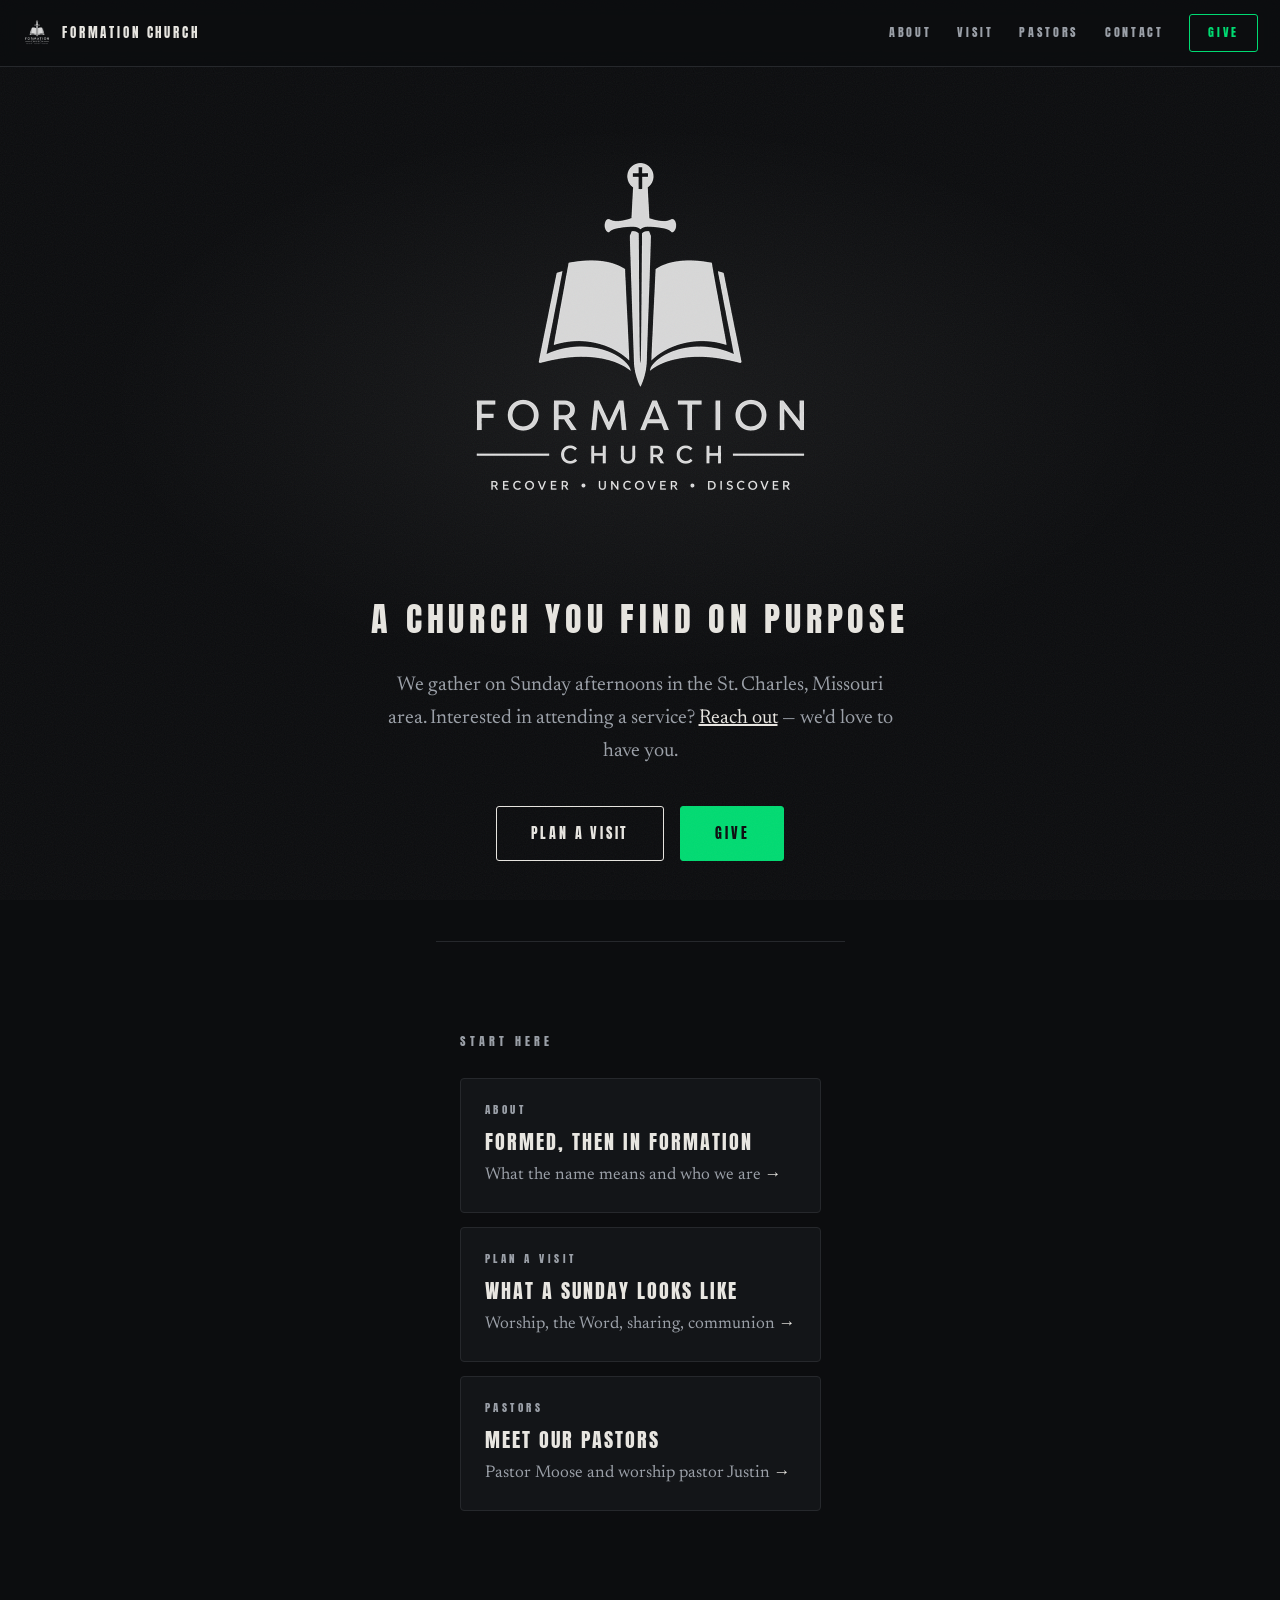
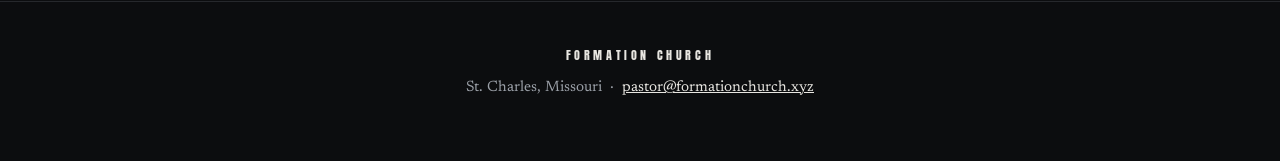
==== commit 93799852: "Pastors page: add family photo and worship pastor Justin Corgan Co-Authored-By: Claude Opus 5.5 <nor" ====
--- a/index.html
+++ b/index.html
@@ -58,7 +58,7 @@
     <ul id="nav-links">
       <li><a href="about.html">About</a></li>
       <li><a href="visit.html">Visit</a></li>
-      <li><a href="pastor.html">Pastor</a></li>
+      <li><a href="pastor.html">Pastors</a></li>
       <li><a href="contact.html">Contact</a></li>
     </ul>
     <a class="give-link" href="give.html">Give</a>
@@ -93,9 +93,9 @@
       <div class="t-desc">Worship, the Word, sharing, communion</div>
     </a>
     <a href="pastor.html">
-      <div class="t-eyebrow">Pastor</div>
-      <div class="t-title">Meet Pastor Moose</div>
-      <div class="t-desc">The guy who'll be opening the Bible</div>
+      <div class="t-eyebrow">Pastors</div>
+      <div class="t-title">Meet our pastors</div>
+      <div class="t-desc">Pastor Moose and worship pastor Justin</div>
     </a>
   </div>
 </section>
--- a/styles.css
+++ b/styles.css
@@ -279,3 +279,9 @@
 /* keep footer at the bottom on short pages */
 body{min-height:100vh;display:flex;flex-direction:column}
 body > main{flex:1}
+/* pastors */
+.leader{padding:10px 0 46px;margin-bottom:40px;border-bottom:1px solid var(--line)}
+.leader:last-of-type{border-bottom:none;margin-bottom:0;padding-bottom:10px}
+.leader-photo{display:block;width:100%;height:auto;border-radius:4px;margin-bottom:28px;filter:saturate(.9)}
+.leader-name{font-family:'Anton',sans-serif;font-weight:400;font-size:24px;letter-spacing:.12em;text-transform:uppercase;margin-bottom:18px}
+#pastor .leader .name{margin-top:-10px}
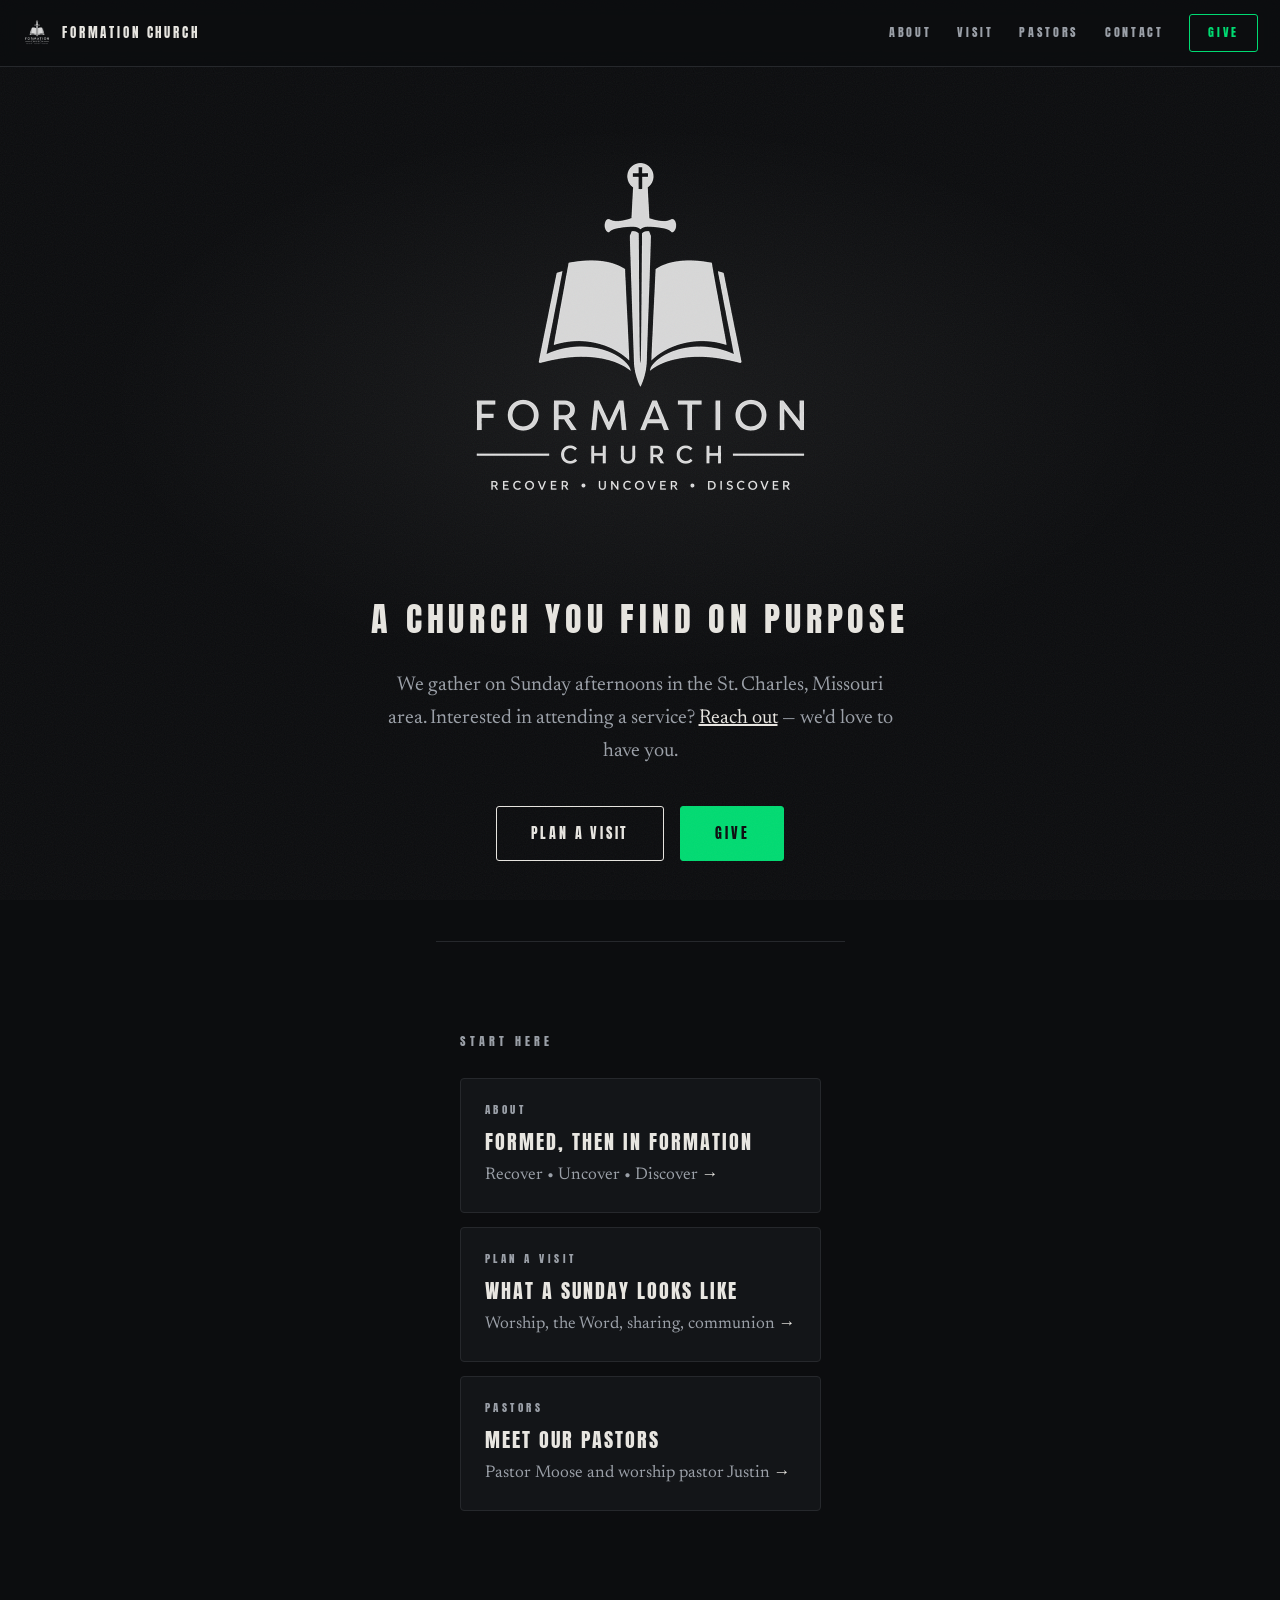
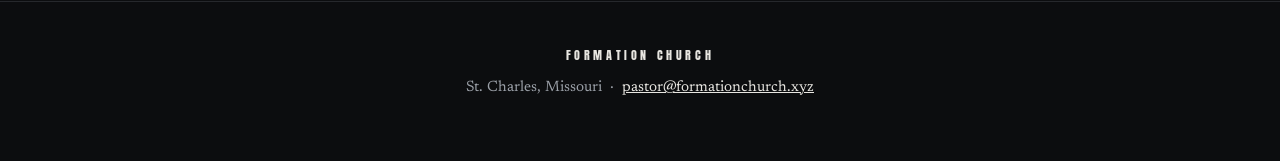
==== commit 52cf2707: "About page: Recover/Uncover/Discover from 11/15/26 sermon + prep sheet Co-Authored-By: Claude Opus 5" ====
--- a/index.html
+++ b/index.html
@@ -26,7 +26,7 @@
 <link rel="preconnect" href="https://fonts.googleapis.com">
 <link rel="preconnect" href="https://fonts.gstatic.com" crossorigin>
 <link href="https://fonts.googleapis.com/css2?family=Anton&family=Newsreader:ital,opsz,wght@0,6..72,300;0,6..72,400;0,6..72,500;1,6..72,400&display=swap" rel="stylesheet">
-<link rel="stylesheet" href="styles.css">
+<link rel="stylesheet" href="styles.css?v=4">
 <script type="application/ld+json">
 {
   "@context":"https://schema.org",
@@ -85,7 +85,7 @@
     <a href="about.html">
       <div class="t-eyebrow">About</div>
       <div class="t-title">Formed, then in formation</div>
-      <div class="t-desc">What the name means and who we are</div>
+      <div class="t-desc">Recover • Uncover • Discover</div>
     </a>
     <a href="visit.html">
       <div class="t-eyebrow">Plan a Visit</div>
--- a/styles.css
+++ b/styles.css
@@ -7,6 +7,8 @@
     --give:#00DB72;
   }
   *{margin:0;padding:0;box-sizing:border-box}
+img{max-width:100%;height:auto}
+html,body{overflow-x:hidden}
   html{scroll-behavior:smooth}
   body{
     background:var(--bg);
@@ -285,3 +287,18 @@
 .leader-photo{display:block;width:100%;height:auto;border-radius:4px;margin-bottom:28px;filter:saturate(.9)}
 .leader-name{font-family:'Anton',sans-serif;font-weight:400;font-size:24px;letter-spacing:.12em;text-transform:uppercase;margin-bottom:18px}
 #pastor .leader .name{margin-top:-10px}
+/* recover uncover discover */
+.rud{margin:30px 0 40px}
+.rud-step{padding:30px 0;border-bottom:1px solid var(--line)}
+.rud-step:first-child{border-top:1px solid var(--line)}
+.rud-word{font-family:'Anton',sans-serif;font-weight:400;font-size:clamp(30px,7vw,44px);letter-spacing:.14em;text-transform:uppercase;line-height:1.1}
+.rud-sub{font-style:italic;color:var(--muted);margin:4px 0 20px !important;font-size:20px}
+.rud blockquote{
+  border-left:2px solid var(--ink);padding:2px 0 2px 18px;margin:0 0 18px;
+  font-size:18px;line-height:1.6;
+}
+.rud blockquote cite{
+  display:block;margin-top:8px;font-style:normal;
+  font-family:'Anton',sans-serif;font-size:12px;letter-spacing:.24em;text-transform:uppercase;color:var(--muted);
+}
+.rud-close{font-family:'Anton',sans-serif;font-size:22px;letter-spacing:.1em;text-transform:uppercase;margin-top:30px}
